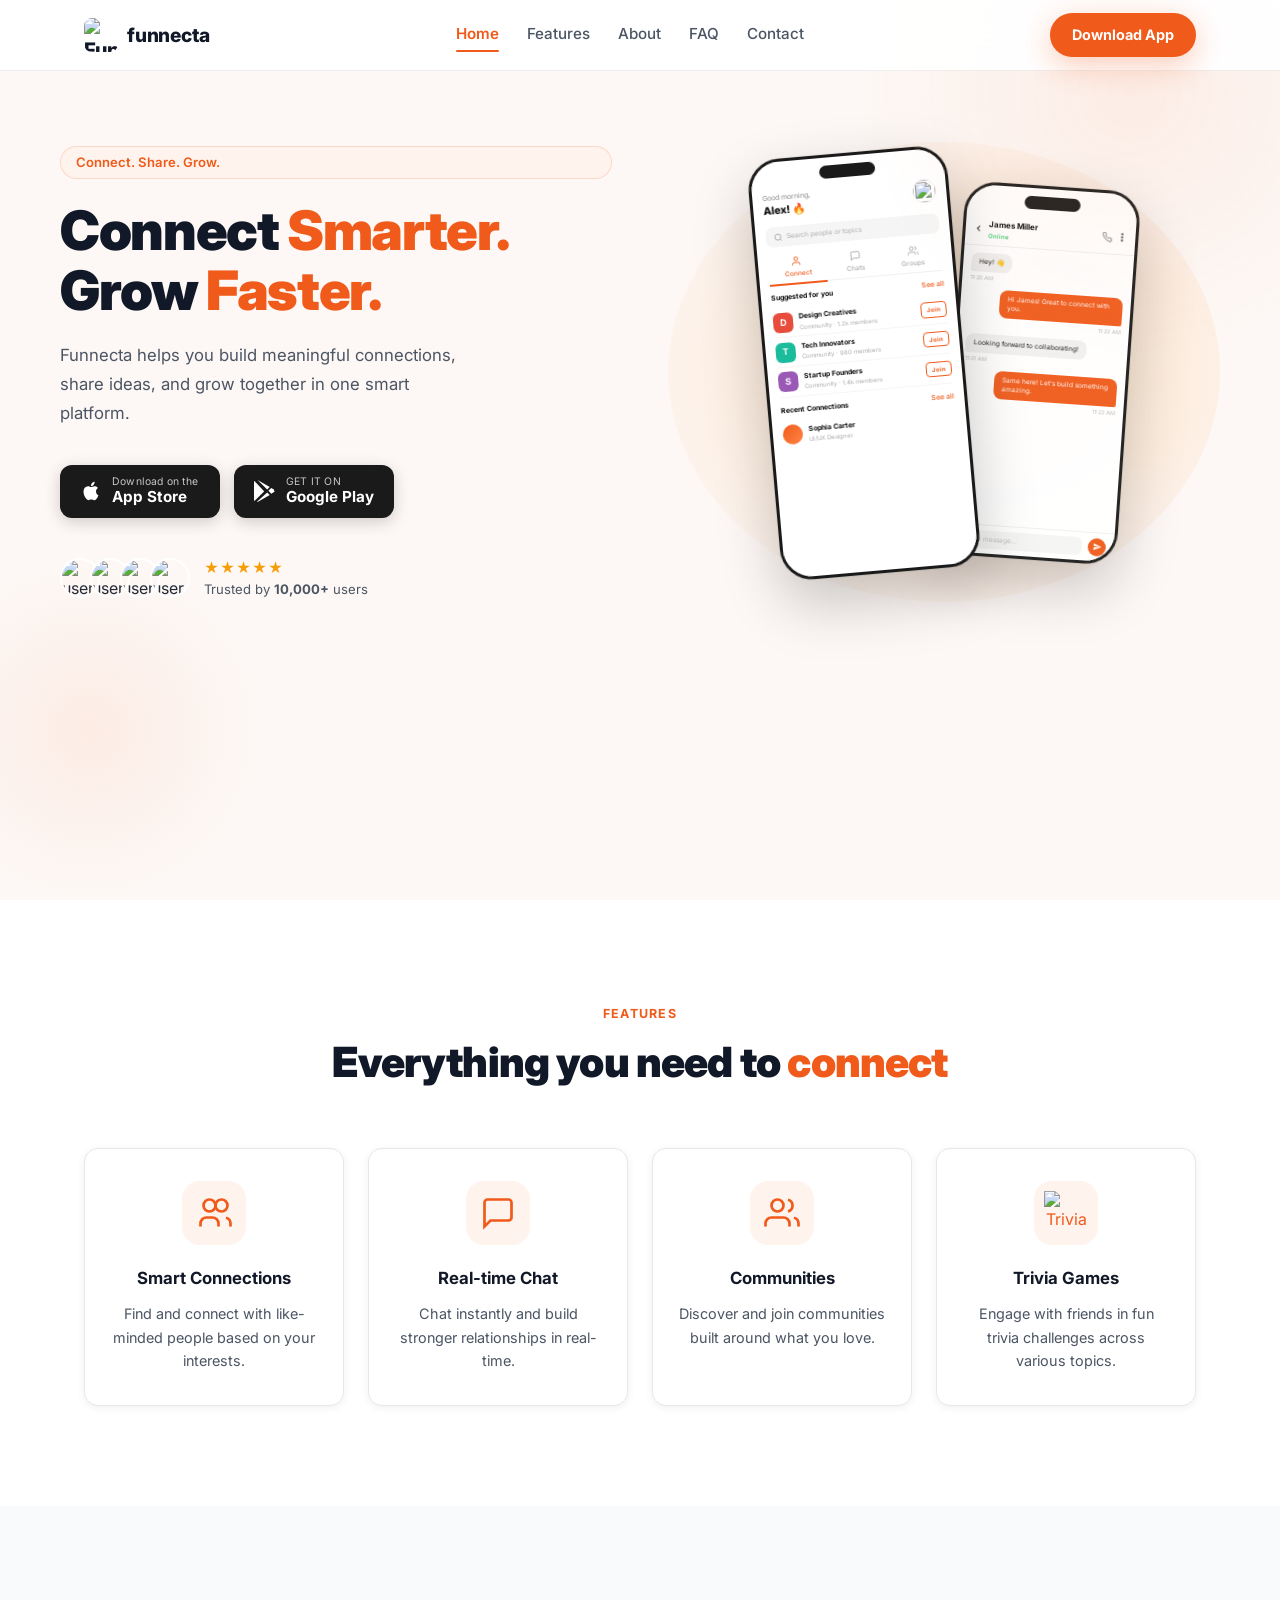
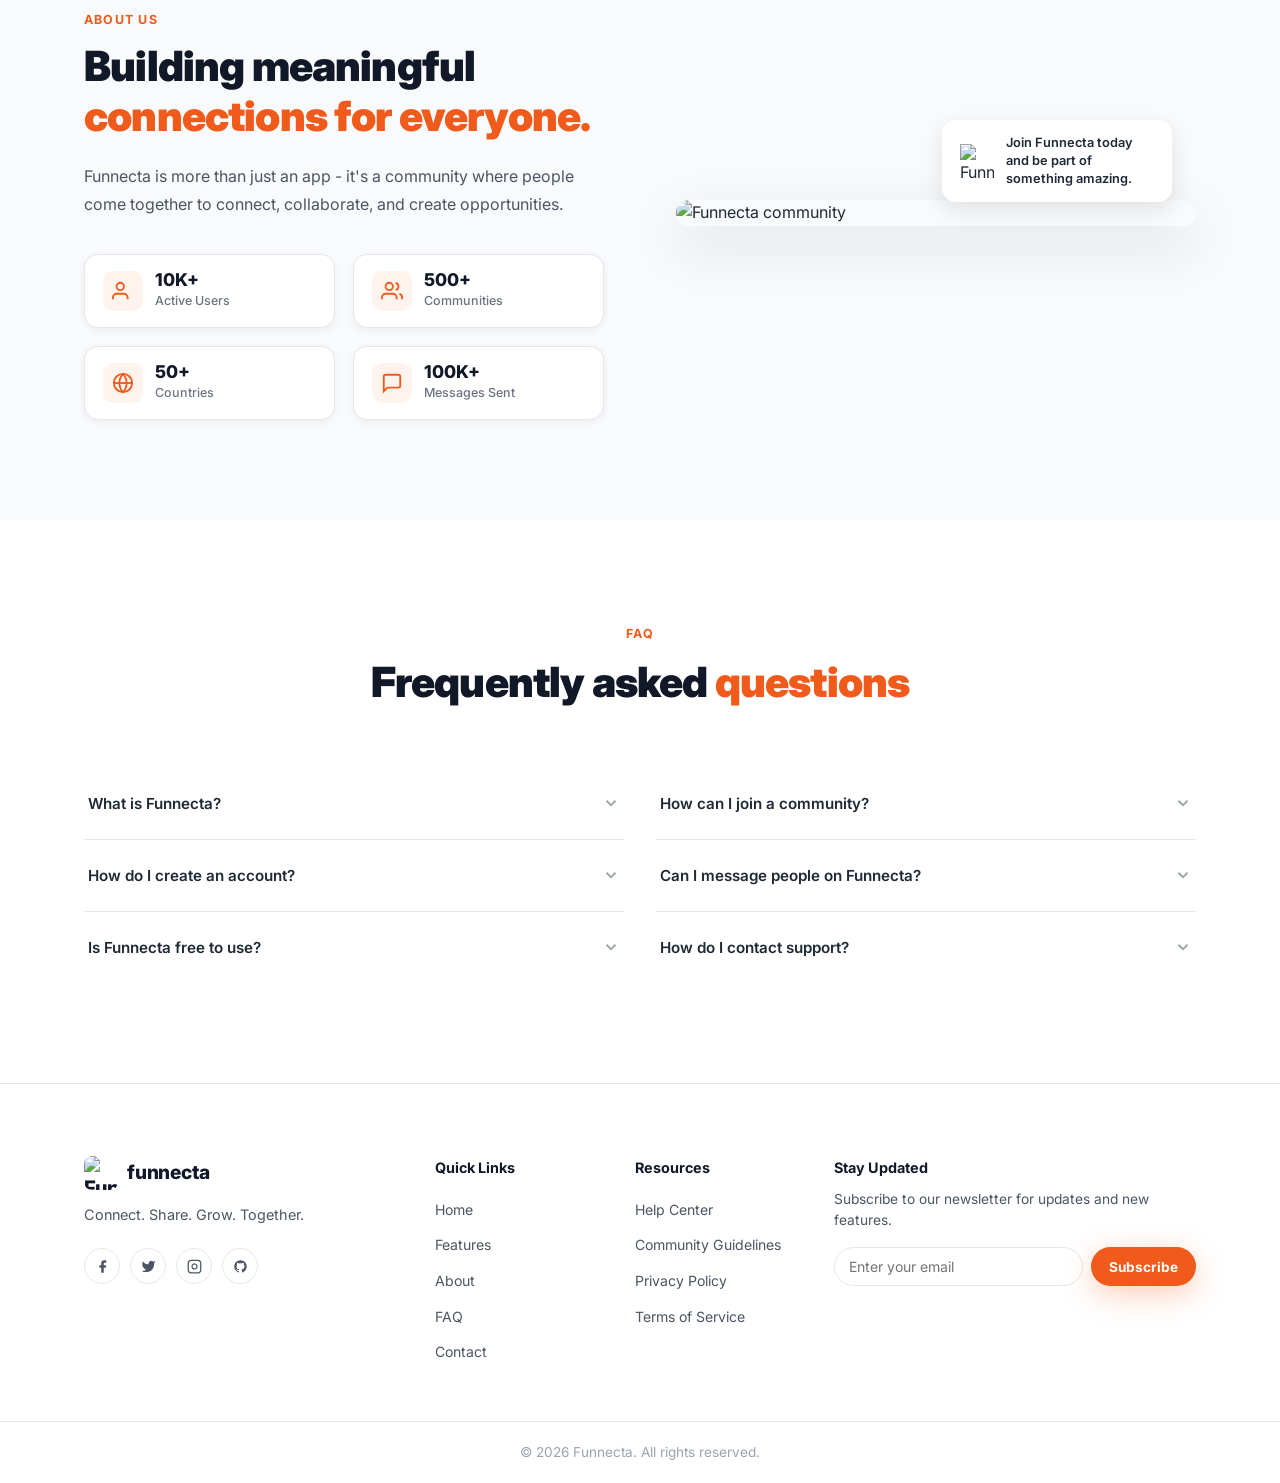
==== index.html @ bf88c88e "Hero: revert proof avatars to profile.png" ====
<!DOCTYPE html>
<html lang="en">
<head>
  <meta charset="UTF-8" />
  <meta name="viewport" content="width=device-width, initial-scale=1.0" />
  <title>Funnecta - Connect Smarter. Grow Faster.</title>
  <link rel="stylesheet" href="css/styles.css" />
  <link rel="preconnect" href="https://fonts.googleapis.com" />
  <link rel="preconnect" href="https://fonts.gstatic.com" crossorigin />
  <link href="https://fonts.googleapis.com/css2?family=Inter:wght@400;500;600;700;800;900&display=swap" rel="stylesheet" />
</head>
<body>

  <!-- ========== NAVBAR ========== -->
  <nav class="navbar" id="navbar">
    <div class="nav-inner">
      <a href="#" class="nav-logo">
        <img src="assets/images/app_icon.png" alt="Funnecta" class="logo-img" />
        <span class="logo-text">funnecta</span>
      </a>
      <div class="nav-links" id="navLinks">
        <a href="#hero" class="nav-link active">Home</a>
        <a href="#features" class="nav-link">Features</a>
        <a href="#about" class="nav-link">About</a>
        <a href="#faq" class="nav-link">FAQ</a>
        <a href="#contact" class="nav-link">Contact</a>
      </div>
      <a href="App-apk%20file/app-release.apk" download class="btn-download-nav">Download App</a>
      <button class="hamburger" id="hamburger" aria-label="Toggle menu">
        <span></span><span></span><span></span>
      </button>
    </div>
    <div class="mobile-menu" id="mobileMenu">
      <a href="#hero" class="mobile-link">Home</a>
      <a href="#features" class="mobile-link">Features</a>
      <a href="#about" class="mobile-link">About</a>
      <a href="#faq" class="mobile-link">FAQ</a>
      <a href="#contact" class="mobile-link">Contact</a>
      <a href="App-apk%20file/app-release.apk" download class="mobile-link mobile-cta">Download App</a>
    </div>
  </nav>

  <!-- ========== HERO ========== -->
  <section class="hero" id="hero">
    <div class="hero-inner">
      <div class="hero-text">
        <div class="hero-badge hero-anim" data-delay="0">Connect. Share. Grow.</div>
        <h1 class="hero-headline hero-anim" data-delay="0.1">
          Connect <span class="text-orange">Smarter.</span><br />
          Grow <span class="text-orange">Faster.</span>
        </h1>
        <p class="hero-subtext hero-anim" data-delay="0.2">
          Funnecta helps you build meaningful connections, share ideas, and grow together in one smart platform.
        </p>
        <div class="hero-buttons hero-anim" data-delay="0.3">
          <a href="App-apk%20file/app-release.apk" download class="btn-appstore">
            <svg viewBox="0 0 24 24" fill="currentColor" width="22" height="22"><path d="M18.71 19.5c-.83 1.24-1.71 2.45-3.05 2.47-1.34.03-1.77-.79-3.29-.79-1.53 0-2 .77-3.27.82-1.31.05-2.3-1.32-3.14-2.53C4.25 17 2.94 12.45 4.7 9.39c.87-1.52 2.43-2.48 4.12-2.51 1.28-.02 2.5.87 3.29.87.78 0 2.26-1.07 3.8-.91.65.03 2.47.26 3.64 1.98-.09.06-2.17 1.28-2.15 3.81.03 3.02 2.65 4.03 2.68 4.04-.03.07-.42 1.44-1.38 2.83M13 3.5c.73-.83 1.94-1.46 2.94-1.5.13 1.17-.34 2.35-1.04 3.19-.69.85-1.83 1.51-2.95 1.42-.15-1.15.41-2.35 1.05-3.11z"/></svg>
            <span><small>Download on the</small><strong>App Store</strong></span>
          </a>
          <a href="App-apk%20file/app-release.apk" download class="btn-googleplay">
            <svg viewBox="0 0 24 24" fill="currentColor" width="22" height="22"><path d="M3.18 23.76c.37.2.8.22 1.2.06l12.82-7.41-2.82-2.82-11.2 10.17zM.43 1.1C.17 1.47 0 2 0 2.67v18.66c0 .67.17 1.2.44 1.57l.08.08 10.46-10.46v-.23L.51 1.02.43 1.1zM21.8 10.37l-2.98-1.72-3.13 3.13 3.13 3.13 3-1.73c.85-.49.85-1.3-.02-1.81zM4.38.23L17.2 7.65l-2.82 2.82L4.18.3c.07-.04.13-.07.2-.07z"/></svg>
            <span><small>GET IT ON</small><strong>Google Play</strong></span>
          </a>
        </div>
        <div class="hero-proof hero-anim" data-delay="0.4">
          <div class="proof-avatars">
            <img src="assets/images/profile.png" alt="user" class="avatar" />
            <img src="assets/images/profile.png" alt="user" class="avatar" />
            <img src="assets/images/profile.png" alt="user" class="avatar" />
            <img src="assets/images/profile.png" alt="user" class="avatar" />
          </div>
          <div class="proof-text">
            <span class="proof-stars">&#9733;&#9733;&#9733;&#9733;&#9733;</span>
            <span>Trusted by <strong>10,000+</strong> users</span>
          </div>
        </div>
      </div>
      <div class="hero-mockups hero-anim" data-delay="0.15">
        <div class="mockup-bg-blob"></div>
        <!-- Phone Primary: Home / Communities screen -->
        <div class="phone-mockup phone-primary">
          <div class="phone-notch"></div>
          <div class="phone-screen">
            <div class="pm-home">
              <div class="pm-home-hd">
                <div><div class="pm-greeting">Good morning,</div><div class="pm-uname">Alex! &#128293;</div></div>
                <div class="pm-ava-sm"><img src="assets/images/profile.png" alt=""></div>
              </div>
              <div class="pm-search"><svg viewBox="0 0 24 24" fill="none" stroke="currentColor" stroke-width="2.5" width="9" height="9"><circle cx="11" cy="11" r="8"/><line x1="21" y1="21" x2="16.65" y2="16.65"/></svg> Search people or topics</div>
              <div class="pm-tabs">
                <div class="pm-tab pm-tab-active"><svg viewBox="0 0 24 24" fill="none" stroke="currentColor" stroke-width="2" width="11" height="11"><path d="M17 21v-2a4 4 0 0 0-4-4H5a4 4 0 0 0-4 4v2"/><circle cx="9" cy="7" r="4"/></svg><span>Connect</span></div>
                <div class="pm-tab"><svg viewBox="0 0 24 24" fill="none" stroke="currentColor" stroke-width="2" width="11" height="11"><path d="M21 15a2 2 0 0 1-2 2H7l-4 4V5a2 2 0 0 1 2-2h14a2 2 0 0 1 2 2z"/></svg><span>Chats</span></div>
                <div class="pm-tab"><svg viewBox="0 0 24 24" fill="none" stroke="currentColor" stroke-width="2" width="11" height="11"><path d="M17 21v-2a4 4 0 0 0-4-4H5a4 4 0 0 0-4 4v2"/><circle cx="9" cy="7" r="4"/><path d="M23 21v-2a4 4 0 0 0-3-3.87"/><path d="M16 3.13a4 4 0 0 1 0 7.75"/></svg><span>Groups</span></div>
              </div>
              <div class="pm-sec-hd"><span>Suggested for you</span><span class="pm-see-all">See all</span></div>
              <div class="pm-comm-item">
                <div class="pm-comm-ico" style="background:#e74c3c">D</div>
                <div class="pm-comm-info"><div class="pm-comm-name">Design Creatives</div><div class="pm-comm-meta">Community &middot; 1.2k members</div></div>
                <div class="pm-join">Join</div>
              </div>
              <div class="pm-comm-item">
                <div class="pm-comm-ico" style="background:#1abc9c">T</div>
                <div class="pm-comm-info"><div class="pm-comm-name">Tech Innovators</div><div class="pm-comm-meta">Community &middot; 980 members</div></div>
                <div class="pm-join">Join</div>
              </div>
              <div class="pm-comm-item">
                <div class="pm-comm-ico" style="background:#9b59b6">S</div>
                <div class="pm-comm-info"><div class="pm-comm-name">Startup Founders</div><div class="pm-comm-meta">Community &middot; 1.4k members</div></div>
                <div class="pm-join">Join</div>
              </div>
              <div class="pm-sec-hd" style="margin-top:7px"><span>Recent Connections</span><span class="pm-see-all">See all</span></div>
              <div class="pm-conn-item">
                <div class="pm-conn-ava"></div>
                <div><div class="pm-conn-name">Sophia Carter</div><div class="pm-conn-role">UI/UX Designer</div></div>
              </div>
            </div>
          </div>
        </div>
        <!-- Phone Secondary: Chat screen -->
        <div class="phone-mockup phone-secondary">
          <div class="phone-notch"></div>
          <div class="phone-screen">
            <div class="pm-chat">
              <div class="pm-chat-hd">
                <svg viewBox="0 0 24 24" fill="none" stroke="currentColor" stroke-width="2.5" width="10" height="10"><polyline points="15 18 9 12 15 6"/></svg>
                <div class="pm-chat-info"><div class="pm-chat-name">James Miller</div><div class="pm-chat-online">Online</div></div>
                <div class="pm-chat-acts">
                  <svg viewBox="0 0 24 24" fill="none" stroke="currentColor" stroke-width="2" width="10" height="10"><path d="M22 16.92v3a2 2 0 0 1-2.18 2 19.79 19.79 0 0 1-8.63-3.07A19.5 19.5 0 0 1 4.36 12 19.79 19.79 0 0 1 1.28 3.34 2 2 0 0 1 3.26 1h3a2 2 0 0 1 2 1.72c.127.96.361 1.903.7 2.81a2 2 0 0 1-.45 2.11L7.91 8.27a16 16 0 0 0 6 6l.66-.66a2 2 0 0 1 2.11-.45c.907.339 1.85.573 2.81.7A2 2 0 0 1 22 16z"/></svg>
                  <span style="font-size:11px;font-weight:700;color:#555">&#8942;</span>
                </div>
              </div>
              <div class="pm-msgs">
                <div class="pm-msg pm-msg-in"><div class="pm-bubble pm-bubble-in">Hey! &#128075;</div><div class="pm-time">11:20 AM</div></div>
                <div class="pm-msg pm-msg-out"><div class="pm-bubble pm-bubble-out">Hi James! Great to connect with you.</div><div class="pm-time">11:22 AM</div></div>
                <div class="pm-msg pm-msg-in"><div class="pm-bubble pm-bubble-in">Looking forward to collaborating!</div><div class="pm-time">11:01 AM</div></div>
                <div class="pm-msg pm-msg-out"><div class="pm-bubble pm-bubble-out">Same here! Let's build something amazing.</div><div class="pm-time">11:22 AM</div></div>
              </div>
              <div class="pm-input-bar">
                <div class="pm-input-fld">Type a message...</div>
                <div class="pm-send-btn"><svg viewBox="0 0 24 24" fill="white" width="9" height="9"><path d="M2.01 21L23 12 2.01 3 2 10l15 2-15 2z"/></svg></div>
              </div>
            </div>
          </div>
        </div>
      </div>
    </div>
    <div class="hero-circle c1"></div>
    <div class="hero-circle c2"></div>
  </section>

  <!-- ========== FEATURES ========== -->
  <section class="features" id="features">
    <div class="section-inner">
      <div class="section-header">
        <span class="section-eyebrow reveal-el">FEATURES</span>
        <h2 class="section-title reveal-el">Everything you need to <span class="text-orange">connect</span></h2>
      </div>
      <div class="features-grid">
        <div class="feature-card reveal-el" style="--delay:0s">
          <div class="fc-icon">
            <svg viewBox="0 0 24 24" fill="none" stroke="currentColor" stroke-width="1.8" width="36" height="36"><circle cx="9" cy="7" r="4"/><path d="M3 21v-2a4 4 0 0 1 4-4h4a4 4 0 0 1 4 4v2"/><circle cx="17" cy="7" r="4"/><path d="M23 21v-2a4 4 0 0 0-3-3.87"/></svg>
          </div>
          <h3>Smart Connections</h3>
          <p>Find and connect with like-minded people based on your interests.</p>
        </div>
        <div class="feature-card reveal-el" style="--delay:0.1s">
          <div class="fc-icon">
            <svg viewBox="0 0 24 24" fill="none" stroke="currentColor" stroke-width="1.8" width="36" height="36"><path d="M21 15a2 2 0 0 1-2 2H7l-4 4V5a2 2 0 0 1 2-2h14a2 2 0 0 1 2 2z"/></svg>
          </div>
          <h3>Real-time Chat</h3>
          <p>Chat instantly and build stronger relationships in real-time.</p>
        </div>
        <div class="feature-card reveal-el" style="--delay:0.2s">
          <div class="fc-icon">
            <svg viewBox="0 0 24 24" fill="none" stroke="currentColor" stroke-width="1.8" width="36" height="36"><path d="M17 21v-2a4 4 0 0 0-4-4H5a4 4 0 0 0-4 4v2"/><circle cx="9" cy="7" r="4"/><path d="M23 21v-2a4 4 0 0 0-3-3.87"/><path d="M16 3.13a4 4 0 0 1 0 7.75"/></svg>
          </div>
          <h3>Communities</h3>
          <p>Discover and join communities built around what you love.</p>
        </div>
        <div class="feature-card reveal-el" style="--delay:0.3s">
          <div class="fc-icon fc-icon--trivia">
            <img src="assets/images/trivia%20icon.png" alt="Trivia Games" width="44" height="44" style="object-fit:contain;">
          </div>
          <h3>Trivia Games</h3>
          <p>Engage with friends in fun trivia challenges across various topics.</p>
        </div>
      </div>
    </div>
  </section>

  <!-- ========== ABOUT ========== -->
  <section class="about" id="about">
    <div class="section-inner about-inner">
      <div class="about-text slide-left">
        <span class="section-eyebrow">ABOUT US</span>
        <h2 class="section-title">Building meaningful<br /><span class="text-orange">connections for everyone.</span></h2>
        <p class="about-desc">Funnecta is more than just an app - it's a community where people come together to connect, collaborate, and create opportunities.</p>
        <div class="about-stats">
          <div class="stat-item">
            <div class="stat-icon"><svg viewBox="0 0 24 24" fill="none" stroke="currentColor" stroke-width="2" width="22" height="22"><path d="M17 21v-2a4 4 0 0 0-4-4H5a4 4 0 0 0-4 4v2"/><circle cx="9" cy="7" r="4"/></svg></div>
            <div><strong>10K+</strong><span>Active Users</span></div>
          </div>
          <div class="stat-item">
            <div class="stat-icon"><svg viewBox="0 0 24 24" fill="none" stroke="currentColor" stroke-width="2" width="22" height="22"><path d="M17 21v-2a4 4 0 0 0-4-4H5a4 4 0 0 0-4 4v2"/><circle cx="9" cy="7" r="4"/><path d="M23 21v-2a4 4 0 0 0-3-3.87"/><path d="M16 3.13a4 4 0 0 1 0 7.75"/></svg></div>
            <div><strong>500+</strong><span>Communities</span></div>
          </div>
          <div class="stat-item">
            <div class="stat-icon"><svg viewBox="0 0 24 24" fill="none" stroke="currentColor" stroke-width="2" width="22" height="22"><circle cx="12" cy="12" r="10"/><line x1="2" y1="12" x2="22" y2="12"/><path d="M12 2a15.3 15.3 0 0 1 4 10 15.3 15.3 0 0 1-4 10 15.3 15.3 0 0 1-4-10 15.3 15.3 0 0 1 4-10z"/></svg></div>
            <div><strong>50+</strong><span>Countries</span></div>
          </div>
          <div class="stat-item">
            <div class="stat-icon"><svg viewBox="0 0 24 24" fill="none" stroke="currentColor" stroke-width="2" width="22" height="22"><path d="M21 15a2 2 0 0 1-2 2H7l-4 4V5a2 2 0 0 1 2-2h14a2 2 0 0 1 2 2z"/></svg></div>
            <div><strong>100K+</strong><span>Messages Sent</span></div>
          </div>
        </div>
      </div>
      <div class="about-img-wrap slide-right">
        <img src="assets/images/web.png" alt="Funnecta community" class="about-img" />
        <div class="about-card-float">
          <img src="assets/images/app_icon.png" alt="Funnecta" class="about-card-logo" />
          <span>Join Funnecta today and be part of something amazing.</span>
        </div>
      </div>
    </div>
  </section>

  <!-- ========== FAQ ========== -->
  <section class="faq" id="faq">
    <div class="section-inner">
      <div class="section-header">
        <span class="section-eyebrow reveal-el">FAQ</span>
        <h2 class="section-title reveal-el">Frequently asked <span class="text-orange">questions</span></h2>
      </div>
      <div class="faq-grid">
        <div class="faq-col">
          <div class="faq-item reveal-el">
            <button class="faq-question">What is Funnecta? <svg class="faq-chevron" viewBox="0 0 24 24" fill="none" stroke="currentColor" stroke-width="2.5" width="18" height="18"><polyline points="6 9 12 15 18 9"/></svg></button>
            <div class="faq-answer"><p>Funnecta is a social platform that helps you build meaningful connections with people who share your interests, hobbies, and passions.</p></div>
          </div>
          <div class="faq-item reveal-el">
            <button class="faq-question">How do I create an account? <svg class="faq-chevron" viewBox="0 0 24 24" fill="none" stroke="currentColor" stroke-width="2.5" width="18" height="18"><polyline points="6 9 12 15 18 9"/></svg></button>
            <div class="faq-answer"><p>Download the app, tap Sign Up, enter your email and choose a username. You will receive a confirmation email to verify your account.</p></div>
          </div>
          <div class="faq-item reveal-el">
            <button class="faq-question">Is Funnecta free to use? <svg class="faq-chevron" viewBox="0 0 24 24" fill="none" stroke="currentColor" stroke-width="2.5" width="18" height="18"><polyline points="6 9 12 15 18 9"/></svg></button>
            <div class="faq-answer"><p>Yes! Funnecta is completely free to download and use. Core features are available at no cost to all users.</p></div>
          </div>
        </div>
        <div class="faq-col">
          <div class="faq-item reveal-el">
            <button class="faq-question">How can I join a community? <svg class="faq-chevron" viewBox="0 0 24 24" fill="none" stroke="currentColor" stroke-width="2.5" width="18" height="18"><polyline points="6 9 12 15 18 9"/></svg></button>
            <div class="faq-answer"><p>Browse the Communities section in the app, find a hobby room that interests you, and tap Join. You will instantly get access to its feed and members.</p></div>
          </div>
          <div class="faq-item reveal-el">
            <button class="faq-question">Can I message people on Funnecta? <svg class="faq-chevron" viewBox="0 0 24 24" fill="none" stroke="currentColor" stroke-width="2.5" width="18" height="18"><polyline points="6 9 12 15 18 9"/></svg></button>
            <div class="faq-answer"><p>Yes! You can send direct messages to any connected user. Navigate to the Chats tab to start or continue a conversation.</p></div>
          </div>
          <div class="faq-item reveal-el">
            <button class="faq-question">How do I contact support? <svg class="faq-chevron" viewBox="0 0 24 24" fill="none" stroke="currentColor" stroke-width="2.5" width="18" height="18"><polyline points="6 9 12 15 18 9"/></svg></button>
            <div class="faq-answer"><p>Visit the Help Center in the app or email us at support@funnecta.com. Our team responds within 24 hours on business days.</p></div>
          </div>
        </div>
      </div>
    </div>
  </section>

  <!-- ========== FOOTER ========== -->
  <footer class="footer" id="contact">
    <div class="footer-inner">
      <div class="footer-brand">
        <a href="#" class="nav-logo">
          <img src="assets/images/app_icon.png" alt="Funnecta" class="logo-img" />
          <span class="logo-text">funnecta</span>
        </a>
        <p class="footer-tagline">Connect. Share. Grow. Together.</p>
        <div class="social-links">
          <a href="#" class="social-link" aria-label="Facebook"><svg viewBox="0 0 24 24" fill="currentColor" width="15" height="15"><path d="M18 2h-3a5 5 0 0 0-5 5v3H7v4h3v8h4v-8h3l1-4h-4V7a1 1 0 0 1 1-1h3z"/></svg></a>
          <a href="#" class="social-link" aria-label="Twitter"><svg viewBox="0 0 24 24" fill="currentColor" width="15" height="15"><path d="M23 3a10.9 10.9 0 0 1-3.14 1.53 4.48 4.48 0 0 0-7.86 3v1A10.66 10.66 0 0 1 3 4s-4 9 5 13a11.64 11.64 0 0 1-7 2c9 5 20 0 20-11.5a4.5 4.5 0 0 0-.08-.83A7.72 7.72 0 0 0 23 3z"/></svg></a>
          <a href="#" class="social-link" aria-label="Instagram"><svg viewBox="0 0 24 24" fill="none" stroke="currentColor" stroke-width="2" width="15" height="15"><rect x="2" y="2" width="20" height="20" rx="5" ry="5"/><path d="M16 11.37A4 4 0 1 1 12.63 8 4 4 0 0 1 16 11.37z"/><line x1="17.5" y1="6.5" x2="17.51" y2="6.5"/></svg></a>
          <a href="https://github.com/temi343/funnecta-web" target="_blank" rel="noopener noreferrer" class="social-link" aria-label="GitHub"><svg viewBox="0 0 24 24" fill="currentColor" width="15" height="15"><path d="M12 2C6.477 2 2 6.477 2 12c0 4.418 2.865 8.166 6.839 9.489.5.092.682-.217.682-.482 0-.237-.009-.868-.013-1.703-2.782.604-3.369-1.34-3.369-1.34-.454-1.156-1.11-1.463-1.11-1.463-.908-.62.069-.608.069-.608 1.003.07 1.531 1.03 1.531 1.03.892 1.529 2.341 1.087 2.91.831.092-.646.35-1.086.636-1.336-2.22-.253-4.555-1.11-4.555-4.943 0-1.091.39-1.984 1.029-2.683-.103-.253-.446-1.27.098-2.647 0 0 .84-.269 2.75 1.025A9.578 9.578 0 0112 6.836c.85.004 1.705.114 2.504.336 1.909-1.294 2.747-1.025 2.747-1.025.546 1.377.202 2.394.1 2.647.64.699 1.028 1.592 1.028 2.683 0 3.842-2.339 4.687-4.566 4.935.359.309.678.919.678 1.852 0 1.336-.012 2.415-.012 2.741 0 .267.18.578.688.48C19.138 20.163 22 16.418 22 12c0-5.523-4.477-10-10-10z"/></svg></a>
        </div>
      </div>
      <div class="footer-col">
        <h4>Quick Links</h4>
        <ul>
          <li><a href="#hero">Home</a></li>
          <li><a href="#features">Features</a></li>
          <li><a href="#about">About</a></li>
          <li><a href="#faq">FAQ</a></li>
          <li><a href="#contact">Contact</a></li>
        </ul>
      </div>
      <div class="footer-col">
        <h4>Resources</h4>
        <ul>
          <li><a href="#">Help Center</a></li>
          <li><a href="#">Community Guidelines</a></li>
          <li><a href="#">Privacy Policy</a></li>
          <li><a href="#">Terms of Service</a></li>
        </ul>
      </div>
      <div class="footer-col footer-newsletter">
        <h4>Stay Updated</h4>
        <p>Subscribe to our newsletter for updates and new features.</p>
        <form class="newsletter-form" onsubmit="handleNewsletter(event)">
          <input type="email" placeholder="Enter your email" class="newsletter-input" required />
          <button type="submit" class="newsletter-btn">Subscribe</button>
        </form>
      </div>
    </div>
    <div class="footer-bottom">
      <p>&copy; 2026 Funnecta. All rights reserved.</p>
    </div>
  </footer>

  <div id="ios-toast" class="ios-toast" role="alert">
    <span>iOS app coming soon! Download the Android APK for now.</span>
  </div>

  <script src="js/script.js"></script>
</body>
</html>
---- css/styles.css ----
/* ============================================================
   FUNNECTA – Main Stylesheet  (redesigned 2026)
   ============================================================ */

/* ---------- Variables ---------- */
:root {
  --orange:       #F05A1A;
  --orange-light: #ff8547;
  --orange-pale:  #fff3ed;
  --white:        #ffffff;
  --gray-50:      #f9fafb;
  --gray-100:     #f3f4f6;
  --gray-200:     #e5e7eb;
  --gray-400:     #9ca3af;
  --gray-600:     #4b5563;
  --gray-700:     #374151;
  --gray-800:     #1f2937;
  --gray-900:     #111827;
  --shadow-sm:    0 2px 8px rgba(0,0,0,.06);
  --shadow-md:    0 8px 24px rgba(0,0,0,.10);
  --shadow-lg:    0 20px 56px rgba(0,0,0,.13);
  --shadow-orange:0 8px 30px rgba(240,90,26,.30);
  --font:         'Inter', system-ui, -apple-system, sans-serif;
  --max-w:        1160px;
  --nav-h:        70px;
  --radius:       14px;
}

/* ---------- Reset ---------- */
*, *::before, *::after { box-sizing: border-box; margin: 0; padding: 0; }
html { scroll-behavior: smooth; font-size: 16px; }
body { font-family: var(--font); color: var(--gray-800); background: var(--white); line-height: 1.6; overflow-x: hidden; }
a { text-decoration: none; color: inherit; }
ul { list-style: none; }
img { max-width: 100%; display: block; }
button { cursor: pointer; border: none; background: none; font-family: inherit; }
::-webkit-scrollbar { width: 5px; }
::-webkit-scrollbar-track { background: var(--gray-100); }
::-webkit-scrollbar-thumb { background: var(--orange); border-radius: 3px; }

/* ── Utilities ── */
.text-orange { color: var(--orange); }
.section-inner { max-width: var(--max-w); margin: 0 auto; padding: 0 24px; }

/* ============================================================
   NAVBAR
   ============================================================ */
.navbar {
  position: fixed; top: 0; left: 0; right: 0; z-index: 1000;
  background: rgba(255,255,255,.92);
  backdrop-filter: blur(18px);
  -webkit-backdrop-filter: blur(18px);
  border-bottom: 1px solid rgba(0,0,0,.07);
  transition: box-shadow .3s;
}
.navbar.scrolled { box-shadow: var(--shadow-md); }
.nav-inner {
  max-width: var(--max-w); margin: 0 auto;
  height: var(--nav-h); padding: 0 24px;
  display: flex; align-items: center; justify-content: space-between;
}
.nav-logo { display: flex; align-items: center; gap: 9px; font-weight: 800; font-size: 1.25rem; color: var(--gray-900); }
.logo-img { width: 34px; height: 34px; object-fit: contain; border-radius: 8px; }
.logo-text { font-weight: 800; font-size: 1.2rem; color: var(--gray-900); letter-spacing: -.01em; }
.nav-links { display: flex; align-items: center; gap: 28px; }
.nav-link { font-size: .95rem; font-weight: 500; color: var(--gray-600); transition: color .2s; position: relative; padding-bottom: 2px; }
.nav-link:hover { color: var(--orange); }
.nav-link.active { color: var(--orange); font-weight: 600; }
.nav-link.active::after {
  content: ''; position: absolute; bottom: -4px; left: 0; right: 0;
  height: 2px; background: var(--orange); border-radius: 2px;
}
.btn-download-nav {
  background: var(--orange); color: var(--white);
  padding: 10px 22px; border-radius: 50px;
  font-size: .9rem; font-weight: 700;
  box-shadow: var(--shadow-orange);
  transition: transform .25s, box-shadow .25s, filter .25s;
  white-space: nowrap;
}
.btn-download-nav:hover {
  transform: translateY(-2px);
  box-shadow: 0 12px 32px rgba(240,90,26,.42);
  filter: brightness(1.06);
}
/* Hamburger */
.hamburger { display: none; flex-direction: column; gap: 5px; padding: 6px; }
.hamburger span { display: block; width: 22px; height: 2px; background: var(--gray-800); border-radius: 2px; transition: transform .3s, opacity .3s; }
.hamburger.open span:nth-child(1) { transform: translateY(7px) rotate(45deg); }
.hamburger.open span:nth-child(2) { opacity: 0; }
.hamburger.open span:nth-child(3) { transform: translateY(-7px) rotate(-45deg); }
/* Mobile menu */
.mobile-menu { display: none; flex-direction: column; padding: 12px 24px 20px; gap: 2px; border-top: 1px solid var(--gray-100); }
.mobile-menu.open { display: flex; animation: slideDown .25s ease; }
.mobile-link { padding: 11px 0; font-weight: 500; color: var(--gray-700); border-bottom: 1px solid var(--gray-100); transition: color .2s; font-size: .95rem; }
.mobile-link:last-child { border-bottom: none; }
.mobile-link:hover { color: var(--orange); }
.mobile-cta {
  margin-top: 10px; background: var(--orange); color: #fff !important;
  padding: 13px 24px; border-radius: 50px; text-align: center;
  font-weight: 700; box-shadow: var(--shadow-orange); border: none !important;
}
@keyframes slideDown { from { opacity: 0; transform: translateY(-8px); } to { opacity: 1; transform: translateY(0); } }

/* ============================================================
   HERO
   ============================================================ */
.hero {
  min-height: 100vh;
  padding: calc(var(--nav-h) + 72px) 24px 80px;
  background: #fdf8f5;
  position: relative; overflow: hidden;
}
.hero-inner {
  max-width: var(--max-w); margin: 0 auto;
  display: grid; grid-template-columns: 1fr 1fr;
  gap: 56px; align-items: center;
}
/* ── Hero Text ── */
.hero-text { display: flex; flex-direction: column; justify-content: center; }
.hero-badge {
  display: inline-flex; align-items: center;
  background: var(--orange-pale); color: var(--orange);
  font-size: .82rem; font-weight: 600;
  padding: 5px 15px; border-radius: 50px;
  border: 1px solid rgba(240,90,26,.18);
  margin-bottom: 22px;
}
.hero-headline {
  font-size: clamp(2.2rem, 4.5vw, 3.4rem);
  font-weight: 900; line-height: 1.1;
  color: var(--gray-900); margin-bottom: 20px;
  letter-spacing: -.025em;
}
.hero-subtext {
  font-size: 1.05rem; color: var(--gray-600);
  line-height: 1.75; margin-bottom: 36px; max-width: 420px;
}
/* App store buttons */
.hero-buttons { display: flex; align-items: center; gap: 14px; flex-wrap: wrap; margin-bottom: 40px; }
.btn-appstore, .btn-googleplay {
  display: inline-flex; align-items: center; gap: 10px;
  background: #1a1a1a; color: var(--white);
  padding: 11px 20px; border-radius: 12px;
  font-family: var(--font); transition: transform .25s, box-shadow .25s;
  box-shadow: 0 4px 16px rgba(0,0,0,.18); min-width: 160px;
}
.btn-appstore:hover, .btn-googleplay:hover {
  transform: translateY(-3px);
  box-shadow: 0 10px 32px rgba(0,0,0,.28);
}
.btn-appstore span, .btn-googleplay span {
  display: flex; flex-direction: column; line-height: 1.2;
}
.btn-appstore small, .btn-googleplay small { font-size: .65rem; font-weight: 400; opacity: .75; letter-spacing: .02em; }
.btn-appstore strong, .btn-googleplay strong { font-size: .95rem; font-weight: 700; }
.btn-appstore svg, .btn-googleplay svg { flex-shrink: 0; }
/* Social proof */
.hero-proof { display: flex; align-items: center; gap: 14px; }
.proof-avatars { display: flex; align-items: center; }
.avatar {
  width: 40px; height: 40px; border-radius: 50%;
  border: 2.5px solid var(--white); object-fit: cover;
  margin-left: -10px; transition: transform .2s;
}
.avatar:first-child { margin-left: 0; }
.proof-avatars:hover .avatar { transform: scale(1.08); }
.proof-text { display: flex; flex-direction: column; font-size: .82rem; color: var(--gray-600); line-height: 1.4; }
.proof-stars { color: #f59e0b; font-size: .9rem; letter-spacing: 1px; display: block; margin-bottom: 2px; }
/* ── Hero Mockups ── */
.hero-mockups {
  position: relative; min-height: 460px;
  display: flex; align-items: center; justify-content: center;
}
.mockup-bg-blob {
  position: absolute; inset: 0;
  background: radial-gradient(ellipse at 55% 50%, #fde4c4 0%, #fdf0e6 60%, transparent 90%);
  border-radius: 50%;
  z-index: 0;
}
/* ── Coded Phone Mockups ── */
.phone-mockup {
  position: absolute;
  border-radius: 32px;
  border: 3px solid #1a1a1a;
  background: #fff;
  overflow: hidden;
  box-shadow: 0 24px 60px rgba(0,0,0,.22), 0 0 0 1px rgba(0,0,0,.06);
}
.phone-primary {
  width: 200px; height: 422px;
  top: 10px; left: 50%;
  transform: translateX(-90%) rotate(-5deg);
  z-index: 2;
}
.phone-secondary {
  width: 176px; height: 374px;
  top: 44px; left: 50%;
  transform: translateX(5%) rotate(4deg);
  z-index: 1; opacity: .95;
}
.phone-notch {
  position: absolute; top: 8px; left: 50%;
  transform: translateX(-50%);
  width: 56px; height: 13px;
  background: #1a1a1a; border-radius: 7px; z-index: 20;
}
.phone-screen { width: 100%; height: 100%; overflow: hidden; background: #fff; }

/* Phone home screen */
.pm-home { padding: 30px 10px 6px; height: 100%; overflow: hidden; font-family: var(--font); }
.pm-home-hd { display: flex; align-items: flex-start; justify-content: space-between; margin-bottom: 7px; }
.pm-greeting { font-size: 7px; color: #888; }
.pm-uname { font-size: 10.5px; font-weight: 800; color: #111; }
.pm-ava-sm { width: 24px; height: 24px; border-radius: 50%; overflow: hidden; flex-shrink: 0; border: 1.5px solid #eee; }
.pm-ava-sm img { width: 100%; height: 100%; object-fit: cover; }
.pm-search { background: #f5f5f5; border-radius: 7px; padding: 5px 8px; font-size: 6.5px; color: #aaa; margin-bottom: 7px; display: flex; align-items: center; gap: 4px; }
.pm-tabs { display: flex; border-bottom: 1.5px solid #f0f0f0; margin-bottom: 7px; }
.pm-tab { flex: 1; text-align: center; padding: 3px 0; font-size: 6.5px; color: #aaa; font-weight: 500; display: flex; flex-direction: column; align-items: center; gap: 2px; }
.pm-tab-active { color: var(--orange); border-bottom: 2px solid var(--orange); margin-bottom: -1.5px; }
.pm-sec-hd { display: flex; justify-content: space-between; align-items: center; font-size: 7px; font-weight: 700; color: #111; margin-bottom: 5px; }
.pm-see-all { color: var(--orange); font-weight: 500; }
.pm-comm-item { display: flex; align-items: center; gap: 6px; padding: 4px 0; border-bottom: 1px solid #f5f5f5; }
.pm-comm-ico { width: 20px; height: 20px; border-radius: 6px; flex-shrink: 0; color: #fff; font-size: 9px; font-weight: 700; display: flex; align-items: center; justify-content: center; }
.pm-comm-info { flex: 1; min-width: 0; }
.pm-comm-name { font-size: 7px; font-weight: 700; color: #111; white-space: nowrap; overflow: hidden; text-overflow: ellipsis; }
.pm-comm-meta { font-size: 6px; color: #aaa; }
.pm-join { font-size: 6px; font-weight: 700; color: var(--orange); border: 1px solid var(--orange); border-radius: 4px; padding: 2px 5px; flex-shrink: 0; }
.pm-conn-item { display: flex; align-items: center; gap: 6px; padding: 4px 0; }
.pm-conn-ava { width: 20px; height: 20px; border-radius: 50%; background: linear-gradient(135deg, #F05A1A, #ff8547); flex-shrink: 0; }
.pm-conn-name { font-size: 7px; font-weight: 700; color: #111; }
.pm-conn-role { font-size: 6px; color: #aaa; }

/* Phone chat screen */
.pm-chat { display: flex; flex-direction: column; height: 100%; padding-top: 28px; font-family: var(--font); }
.pm-chat-hd { display: flex; align-items: center; gap: 5px; padding: 5px 8px; border-bottom: 1px solid #f0f0f0; flex-shrink: 0; color: #111; }
.pm-chat-info { flex: 1; }
.pm-chat-name { font-size: 8px; font-weight: 700; color: #111; }
.pm-chat-online { font-size: 6px; color: #22c55e; font-weight: 500; }
.pm-chat-acts { display: flex; align-items: center; gap: 4px; color: #666; }
.pm-msgs { flex: 1; overflow: hidden; padding: 7px 8px; display: flex; flex-direction: column; gap: 6px; }
.pm-msg-in { align-self: flex-start; max-width: 80%; }
.pm-msg-out { align-self: flex-end; max-width: 80%; }
.pm-bubble { padding: 5px 8px; border-radius: 8px; font-size: 6.5px; line-height: 1.4; }
.pm-bubble-in { background: #f1f1f1; color: #111; border-bottom-left-radius: 2px; }
.pm-bubble-out { background: var(--orange); color: #fff; border-bottom-right-radius: 2px; }
.pm-time { font-size: 5.5px; color: #bbb; margin-top: 2px; }
.pm-msg-in .pm-time { text-align: left; }
.pm-msg-out .pm-time { text-align: right; }
.pm-input-bar { display: flex; align-items: center; gap: 6px; padding: 5px 8px; border-top: 1px solid #f0f0f0; flex-shrink: 0; }
.pm-input-fld { flex: 1; font-size: 6.5px; color: #bbb; background: #f5f5f5; border-radius: 6px; padding: 4px 7px; }
.pm-send-btn { width: 18px; height: 18px; border-radius: 50%; background: var(--orange); color: #fff; display: flex; align-items: center; justify-content: center; flex-shrink: 0; }
/* Decorative circles */
.hero-circle { position: absolute; border-radius: 50%; pointer-events: none; }
.c1 { width: 540px; height: 540px; top: -180px; right: -120px; background: radial-gradient(circle, rgba(240,90,26,.07) 0%, transparent 70%); }
.c2 { width: 340px; height: 340px; bottom: 0; left: -80px; background: radial-gradient(circle, rgba(240,90,26,.08) 0%, transparent 70%); }

/* Hero animation stagger */
.hero-anim { opacity: 0; transform: translateY(28px); transition: opacity .65s ease, transform .65s ease; }
.hero-anim.animated { opacity: 1; transform: translateY(0); }

/* ============================================================
   SHARED SECTION STYLES
   ============================================================ */
.section-eyebrow {
  display: inline-block;
  color: var(--orange); font-size: .78rem; font-weight: 700;
  letter-spacing: .1em; text-transform: uppercase;
  margin-bottom: 14px;
}
.section-title {
  font-size: clamp(1.8rem, 3.5vw, 2.6rem);
  font-weight: 900; color: var(--gray-900);
  letter-spacing: -.02em; line-height: 1.2;
  margin-bottom: 16px;
}
.section-header { text-align: center; margin-bottom: 60px; }

/* ============================================================
   FEATURES
   ============================================================ */
.features { padding: 100px 0; background: var(--white); }
.features-grid {
  display: grid; grid-template-columns: repeat(4, 1fr);
  gap: 24px;
}
.fc-icon--trivia { background: var(--white); border: none; box-shadow: none; }
.feature-card {
  background: var(--white); border: 1.5px solid var(--gray-200);
  border-radius: var(--radius); padding: 32px 24px;
  text-align: center;
  box-shadow: var(--shadow-sm);
  transition: transform .3s, box-shadow .3s, border-color .3s;
  cursor: default;
}
.feature-card:hover {
  transform: translateY(-7px);
  box-shadow: var(--shadow-lg);
  border-color: rgba(240,90,26,.2);
}
.fc-icon {
  width: 64px; height: 64px; border-radius: 18px;
  background: var(--orange-pale); color: var(--orange);
  display: flex; align-items: center; justify-content: center;
  margin: 0 auto 20px;
}
.feature-card h3 { font-size: 1.05rem; font-weight: 700; color: var(--gray-900); margin-bottom: 10px; }
.feature-card p { font-size: .9rem; color: var(--gray-600); line-height: 1.65; }

/* ============================================================
   ABOUT
   ============================================================ */
.about { padding: 100px 0; background: var(--gray-50); }
.about-inner {
  display: grid; grid-template-columns: 1fr 1fr;
  gap: 72px; align-items: center;
}
.about-text .section-eyebrow { margin-bottom: 12px; }
.about-text .section-title { margin-bottom: 20px; }
.about-desc { font-size: 1rem; color: var(--gray-600); line-height: 1.75; margin-bottom: 36px; }
.about-stats {
  display: grid; grid-template-columns: 1fr 1fr;
  gap: 18px;
}
.stat-item {
  display: flex; align-items: center; gap: 12px;
  background: var(--white); border: 1px solid var(--gray-200);
  border-radius: var(--radius); padding: 16px 18px;
  box-shadow: var(--shadow-sm); transition: transform .25s, box-shadow .25s;
}
.stat-item:hover { transform: translateY(-3px); box-shadow: var(--shadow-md); }
.stat-icon {
  width: 40px; height: 40px; border-radius: 10px;
  background: var(--orange-pale); color: var(--orange);
  display: flex; align-items: center; justify-content: center;
  flex-shrink: 0;
}
.stat-item div { display: flex; flex-direction: column; gap: 2px; }
.stat-item strong { font-size: 1.1rem; font-weight: 800; color: var(--gray-900); line-height: 1; }
.stat-item span { font-size: .78rem; color: var(--gray-500, #6b7280); font-weight: 500; }
/* About image */
.about-img-wrap { position: relative; }
.about-img { width: 100%; border-radius: 20px; object-fit: cover; max-height: 440px; box-shadow: var(--shadow-lg); }
.about-card-float {
  position: absolute; bottom: 24px; right: 24px;
  background: var(--white); border-radius: var(--radius);
  padding: 14px 18px; display: flex; align-items: center; gap: 12px;
  box-shadow: var(--shadow-md); max-width: 230px;
}
.about-card-logo { width: 34px; height: 34px; object-fit: contain; flex-shrink: 0; }
.about-card-float span { font-size: .8rem; font-weight: 600; color: var(--gray-800); line-height: 1.4; }

/* Slide-in animations */
.slide-left  { opacity: 0; transform: translateX(-40px); transition: opacity .7s ease, transform .7s ease; }
.slide-right { opacity: 0; transform: translateX(40px);  transition: opacity .7s ease, transform .7s ease; }
.slide-left.visible, .slide-right.visible { opacity: 1; transform: translateX(0); }

/* ============================================================
   FAQ
   ============================================================ */
.faq { padding: 100px 0; background: var(--white); }
.faq-grid { display: grid; grid-template-columns: 1fr 1fr; gap: 0 32px; }
.faq-col { display: flex; flex-direction: column; }
.faq-item {
  border-bottom: 1px solid var(--gray-200);
  padding: 8px 0;
}
.faq-item:last-child { border-bottom: none; }
.faq-question {
  width: 100%; display: flex; align-items: center; justify-content: space-between;
  padding: 18px 4px; gap: 12px;
  font-size: .95rem; font-weight: 600; color: var(--gray-800);
  text-align: left; transition: color .2s;
  background: none;
}
.faq-question:hover { color: var(--orange); }
.faq-item.open .faq-question { color: var(--orange); }
.faq-chevron { flex-shrink: 0; transition: transform .3s; color: var(--gray-400); }
.faq-item.open .faq-chevron { transform: rotate(180deg); color: var(--orange); }
.faq-answer {
  max-height: 0; overflow: hidden;
  transition: max-height .35s ease, padding .35s ease;
  padding: 0 4px;
}
.faq-item.open .faq-answer { max-height: 200px; padding-bottom: 16px; }
.faq-answer p { font-size: .9rem; color: var(--gray-600); line-height: 1.7; }

/* ============================================================
   FOOTER
   ============================================================ */
.footer { background: var(--white); border-top: 1px solid var(--gray-200); padding-top: 72px; }
.footer-inner {
  max-width: var(--max-w); margin: 0 auto;
  padding: 0 24px 56px;
  display: grid; grid-template-columns: 2fr 1fr 1fr 2fr;
  gap: 48px;
}
.footer-brand .nav-logo { margin-bottom: 14px; }
.footer-tagline { font-size: .9rem; color: var(--gray-600); margin-bottom: 22px; line-height: 1.55; }
.social-links { display: flex; align-items: center; gap: 10px; }
.social-link {
  width: 36px; height: 36px; border-radius: 50%;
  border: 1.5px solid var(--gray-200);
  display: flex; align-items: center; justify-content: center;
  color: var(--gray-600); transition: background .2s, border-color .2s, color .2s, transform .2s;
}
.social-link:hover { background: var(--orange); border-color: var(--orange); color: var(--white); transform: translateY(-2px); }
.footer-col h4 { font-size: .9rem; font-weight: 700; color: var(--gray-900); margin-bottom: 18px; }
.footer-col ul { display: flex; flex-direction: column; gap: 10px; }
.footer-col li a { font-size: .88rem; color: var(--gray-600); transition: color .2s; }
.footer-col li a:hover { color: var(--orange); }
.footer-newsletter h4 { font-size: .9rem; font-weight: 700; color: var(--gray-900); margin-bottom: 10px; }
.footer-newsletter > p { font-size: .86rem; color: var(--gray-600); margin-bottom: 16px; line-height: 1.55; }
.newsletter-form { display: flex; gap: 8px; }
.newsletter-input {
  flex: 1; padding: 10px 14px; border: 1.5px solid var(--gray-200);
  border-radius: 50px; font-family: var(--font); font-size: .88rem;
  outline: none; transition: border-color .2s;
  min-width: 0;
}
.newsletter-input:focus { border-color: var(--orange); }
.newsletter-btn {
  background: var(--orange); color: var(--white);
  padding: 10px 18px; border-radius: 50px; font-weight: 700;
  font-size: .85rem; white-space: nowrap; transition: transform .25s, box-shadow .25s;
  box-shadow: var(--shadow-orange);
}
.newsletter-btn:hover { transform: translateY(-2px); box-shadow: 0 10px 28px rgba(240,90,26,.42); }
.footer-bottom {
  border-top: 1px solid var(--gray-200);
  padding: 20px 24px; text-align: center;
  font-size: .85rem; color: var(--gray-400);
  max-width: 100%;
}

/* ============================================================
   SCROLL REVEAL (reveal-el)
   ============================================================ */
.reveal-el { opacity: 0; transform: translateY(24px); transition: opacity .6s ease, transform .6s ease; }
.reveal-el.visible { opacity: 1; transform: translateY(0); }

/* ============================================================
   IOS TOAST
   ============================================================ */
.ios-toast {
  position: fixed; bottom: 32px; left: 50%; transform: translateX(-50%) translateY(100px);
  background: var(--gray-900); color: var(--white);
  padding: 14px 24px; border-radius: 50px; font-size: .9rem; font-weight: 500;
  box-shadow: var(--shadow-lg); z-index: 9999;
  transition: transform .4s ease, opacity .4s ease; opacity: 0;
  white-space: nowrap; pointer-events: none;
}
.ios-toast.show { transform: translateX(-50%) translateY(0); opacity: 1; }

/* ============================================================
   RESPONSIVENESS
   ============================================================ */
@media (max-width: 900px) {
  .nav-links, .btn-download-nav { display: none; }
  .hamburger { display: flex; }
  .hero-inner { grid-template-columns: 1fr; gap: 48px; }
  .hero { padding-top: calc(var(--nav-h) + 40px); min-height: unset; }
  .hero-mockups { min-height: 300px; }
  .phone-primary   { width: 156px; height: 330px; transform: translateX(-90%) rotate(-5deg); }
  .phone-secondary { width: 138px; height: 292px; transform: translateX(5%) rotate(4deg); }
  .features-grid { grid-template-columns: 1fr 1fr; }
  .about-inner { grid-template-columns: 1fr; gap: 40px; }
  .about-stats { grid-template-columns: 1fr 1fr; }
  .faq-grid { grid-template-columns: 1fr; }
  .footer-inner { grid-template-columns: 1fr 1fr; gap: 32px; }
}
@media (max-width: 600px) {
  .hero-headline { font-size: 2rem; }
  .hero-buttons { flex-direction: column; align-items: flex-start; }
  .btn-appstore, .btn-googleplay { width: 100%; max-width: 240px; }
  .features-grid { grid-template-columns: 1fr; }
  .about-stats { grid-template-columns: 1fr; }
  .footer-inner { grid-template-columns: 1fr; gap: 28px; }
  .newsletter-form { flex-direction: column; }
  .newsletter-btn { text-align: center; }
  .about-card-float { position: static; margin-top: 16px; max-width: 100%; }
  .c1, .c2 { display: none; }
}

/* ============================================================
   CONFIRMATION PAGE
   ============================================================ */
/* (appended from repository) */
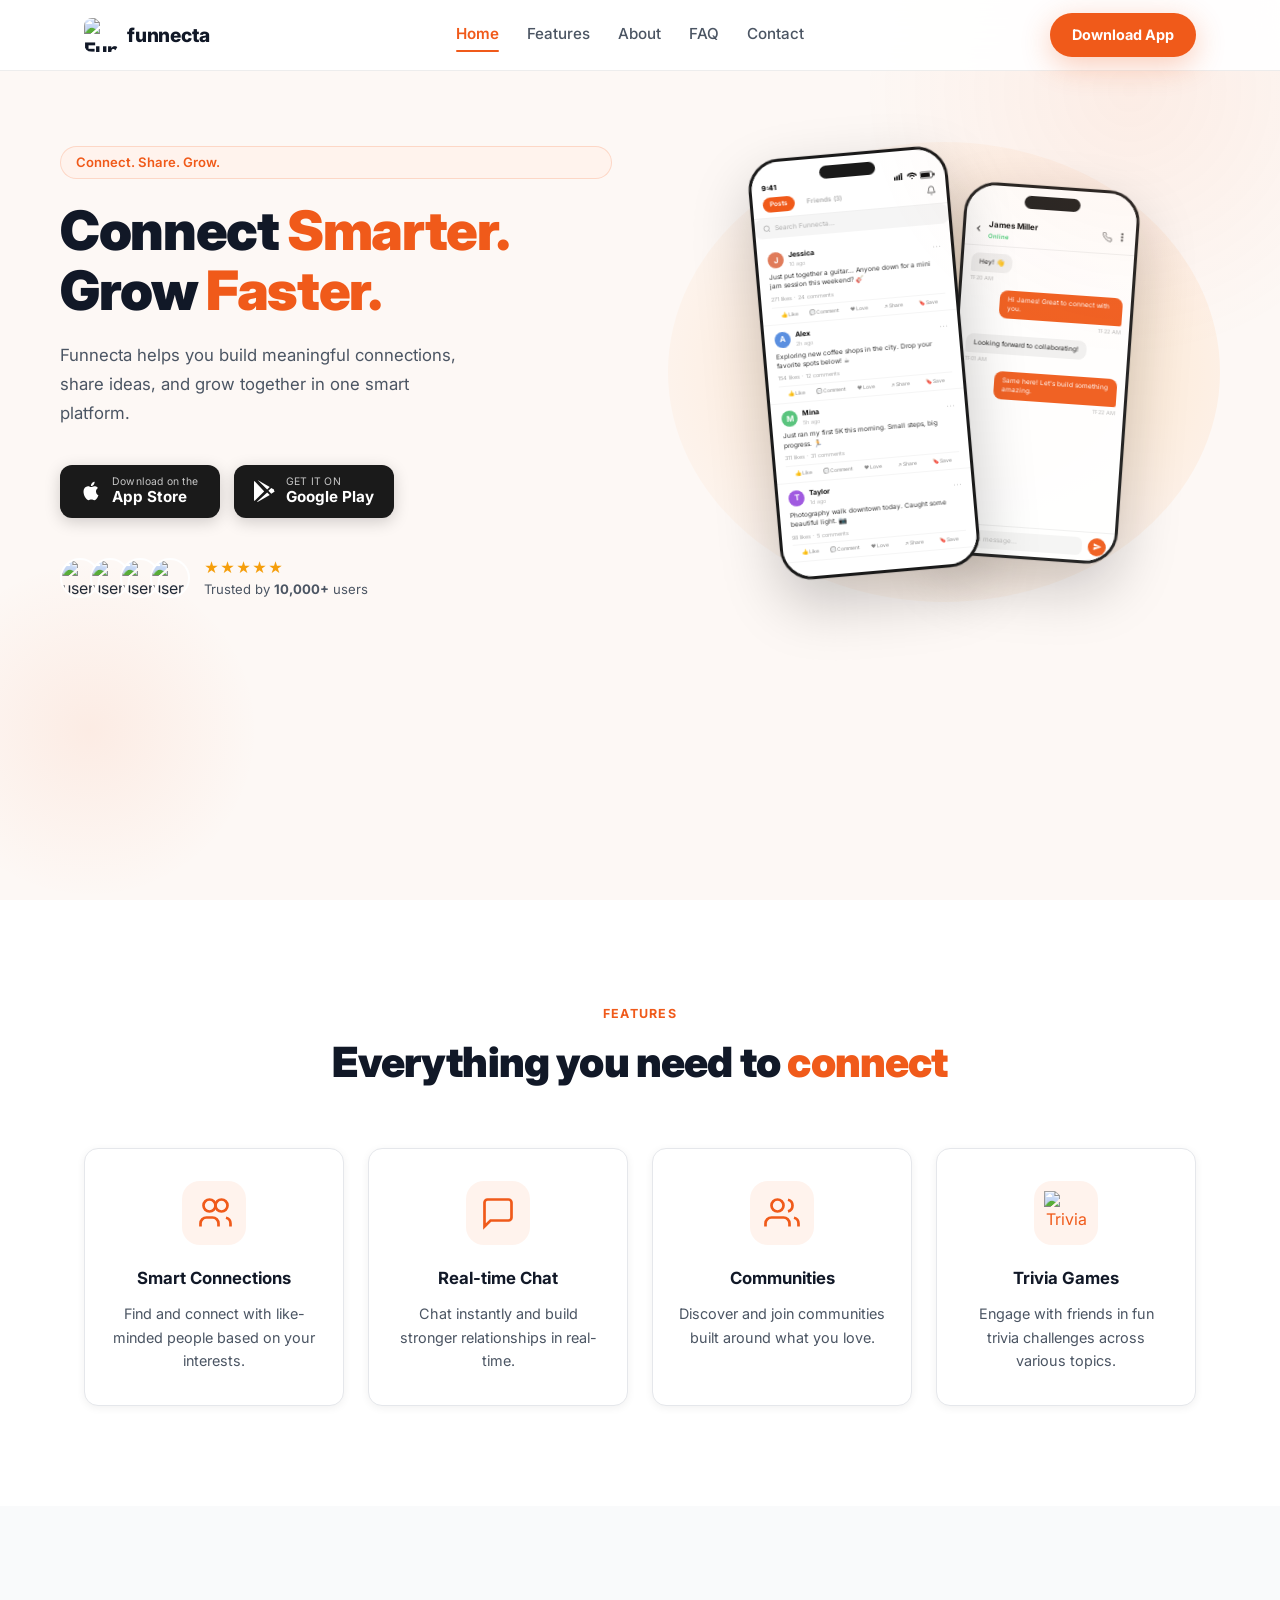
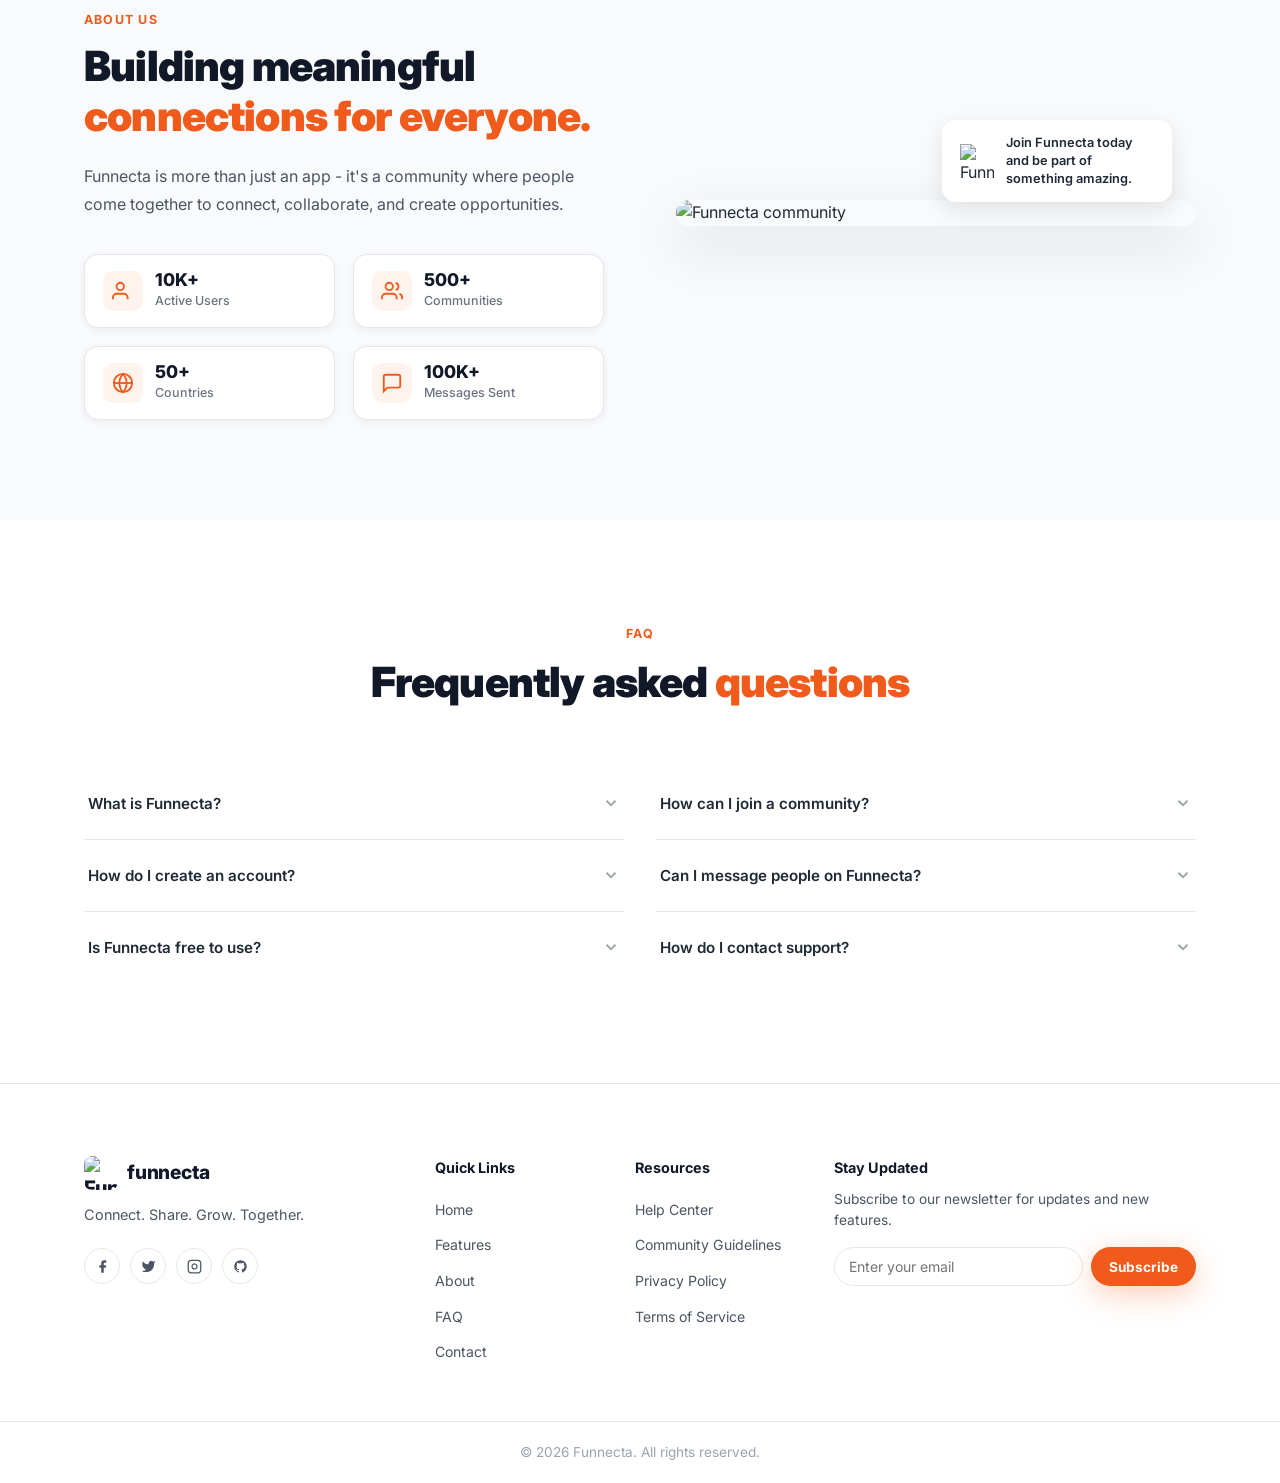
==== commit 1058902d: "Hero: update left phone mockup to social feed UI (Posts tab, Jessica/Alex/Mina/Taylor)" ====
--- a/index.html
+++ b/index.html
@@ -81,37 +81,70 @@
         <div class="phone-mockup phone-primary">
           <div class="phone-notch"></div>
           <div class="phone-screen">
-            <div class="pm-home">
-              <div class="pm-home-hd">
-                <div><div class="pm-greeting">Good morning,</div><div class="pm-uname">Alex! &#128293;</div></div>
-                <div class="pm-ava-sm"><img src="assets/images/profile.png" alt=""></div>
-              </div>
-              <div class="pm-search"><svg viewBox="0 0 24 24" fill="none" stroke="currentColor" stroke-width="2.5" width="9" height="9"><circle cx="11" cy="11" r="8"/><line x1="21" y1="21" x2="16.65" y2="16.65"/></svg> Search people or topics</div>
-              <div class="pm-tabs">
-                <div class="pm-tab pm-tab-active"><svg viewBox="0 0 24 24" fill="none" stroke="currentColor" stroke-width="2" width="11" height="11"><path d="M17 21v-2a4 4 0 0 0-4-4H5a4 4 0 0 0-4 4v2"/><circle cx="9" cy="7" r="4"/></svg><span>Connect</span></div>
-                <div class="pm-tab"><svg viewBox="0 0 24 24" fill="none" stroke="currentColor" stroke-width="2" width="11" height="11"><path d="M21 15a2 2 0 0 1-2 2H7l-4 4V5a2 2 0 0 1 2-2h14a2 2 0 0 1 2 2z"/></svg><span>Chats</span></div>
-                <div class="pm-tab"><svg viewBox="0 0 24 24" fill="none" stroke="currentColor" stroke-width="2" width="11" height="11"><path d="M17 21v-2a4 4 0 0 0-4-4H5a4 4 0 0 0-4 4v2"/><circle cx="9" cy="7" r="4"/><path d="M23 21v-2a4 4 0 0 0-3-3.87"/><path d="M16 3.13a4 4 0 0 1 0 7.75"/></svg><span>Groups</span></div>
-              </div>
-              <div class="pm-sec-hd"><span>Suggested for you</span><span class="pm-see-all">See all</span></div>
-              <div class="pm-comm-item">
-                <div class="pm-comm-ico" style="background:#e74c3c">D</div>
-                <div class="pm-comm-info"><div class="pm-comm-name">Design Creatives</div><div class="pm-comm-meta">Community &middot; 1.2k members</div></div>
-                <div class="pm-join">Join</div>
-              </div>
-              <div class="pm-comm-item">
-                <div class="pm-comm-ico" style="background:#1abc9c">T</div>
-                <div class="pm-comm-info"><div class="pm-comm-name">Tech Innovators</div><div class="pm-comm-meta">Community &middot; 980 members</div></div>
-                <div class="pm-join">Join</div>
-              </div>
-              <div class="pm-comm-item">
-                <div class="pm-comm-ico" style="background:#9b59b6">S</div>
-                <div class="pm-comm-info"><div class="pm-comm-name">Startup Founders</div><div class="pm-comm-meta">Community &middot; 1.4k members</div></div>
-                <div class="pm-join">Join</div>
-              </div>
-              <div class="pm-sec-hd" style="margin-top:7px"><span>Recent Connections</span><span class="pm-see-all">See all</span></div>
-              <div class="pm-conn-item">
-                <div class="pm-conn-ava"></div>
-                <div><div class="pm-conn-name">Sophia Carter</div><div class="pm-conn-role">UI/UX Designer</div></div>
+            <div class="pm-feed">
+              <!-- status bar -->
+              <div class="pm-status-bar">
+                <span class="pm-sb-time">9:41</span>
+                <div class="pm-sb-icons">
+                  <svg viewBox="0 0 20 14" width="10" height="7"><rect x="0" y="7" width="3" height="7" rx="1" fill="#111"/><rect x="4.5" y="5" width="3" height="9" rx="1" fill="#111"/><rect x="9" y="3" width="3" height="11" rx="1" fill="#111"/><rect x="13.5" y="0" width="3" height="14" rx="1" fill="#111"/></svg>
+                  <svg viewBox="0 0 20 14" width="10" height="7"><path d="M10 1C5.5 1 1.6 3.2 0 6.5l2 1.8C3.4 5.8 6.5 4 10 4s6.6 1.8 8 4.3l2-1.8C18.4 3.2 14.5 1 10 1z" fill="#111"/><path d="M10 5.5c-2.4 0-4.5 1.1-5.8 2.8l2 1.7C7 8.9 8.4 8.2 10 8.2s3 .7 3.8 1.8l2-1.7C14.5 6.6 12.4 5.5 10 5.5z" fill="#111"/><circle cx="10" cy="13" r="1.5" fill="#111"/></svg>
+                  <svg viewBox="0 0 25 12" width="15" height="8"><rect x="0" y="1" width="21" height="10" rx="2.5" fill="none" stroke="#111" stroke-width="1.2"/><rect x="1.5" y="2.5" width="15" height="7" rx="1.5" fill="#111"/><rect x="22" y="3.5" width="2.5" height="5" rx="1.5" fill="#111"/></svg>
+                </div>
+              </div>
+              <!-- feed tabs -->
+              <div class="pm-feed-tabs">
+                <div class="pft pft-active">Posts</div>
+                <div class="pft">Friends (3)</div>
+                <svg class="pft-bell" viewBox="0 0 24 24" fill="none" stroke="#555" stroke-width="2" width="10" height="10"><path d="M18 8A6 6 0 0 0 6 8c0 7-3 9-3 9h18s-3-2-3-9"/><path d="M13.73 21a2 2 0 0 1-3.46 0"/></svg>
+              </div>
+              <!-- search -->
+              <div class="pm-search">
+                <svg viewBox="0 0 24 24" fill="none" stroke="#aaa" stroke-width="2.5" width="8" height="8"><circle cx="11" cy="11" r="8"/><line x1="21" y1="21" x2="16.65" y2="16.65"/></svg>
+                Search Funnecta...
+              </div>
+              <!-- Post: Jessica -->
+              <div class="pm-post">
+                <div class="pm-post-hd">
+                  <div class="pm-post-ava" style="background:#e07b5a">J</div>
+                  <div class="pm-post-meta"><div class="pm-post-name">Jessica</div><div class="pm-post-time">10 ago</div></div>
+                  <span class="pm-post-more">&#8943;</span>
+                </div>
+                <div class="pm-post-body">Just put together a guitar... Anyone down for a mini jam session this weekend? &#127928;</div>
+                <div class="pm-post-stats">271 likes &middot; 24 comments</div>
+                <div class="pm-post-acts"><span>&#128077; Like</span><span>&#128172; Comment</span><span>&#10084; Love</span><span>&#8599; Share</span><span>&#128278; Save</span></div>
+              </div>
+              <!-- Post: Alex -->
+              <div class="pm-post">
+                <div class="pm-post-hd">
+                  <div class="pm-post-ava" style="background:#5a8fe0">A</div>
+                  <div class="pm-post-meta"><div class="pm-post-name">Alex</div><div class="pm-post-time">2h ago</div></div>
+                  <span class="pm-post-more">&#8943;</span>
+                </div>
+                <div class="pm-post-body">Exploring new coffee shops in the city. Drop your favorite spots below! &#9749;</div>
+                <div class="pm-post-stats">154 likes &middot; 12 comments</div>
+                <div class="pm-post-acts"><span>&#128077; Like</span><span>&#128172; Comment</span><span>&#10084; Love</span><span>&#8599; Share</span><span>&#128278; Save</span></div>
+              </div>
+              <!-- Post: Mina -->
+              <div class="pm-post">
+                <div class="pm-post-hd">
+                  <div class="pm-post-ava" style="background:#5ac47e">M</div>
+                  <div class="pm-post-meta"><div class="pm-post-name">Mina</div><div class="pm-post-time">5h ago</div></div>
+                  <span class="pm-post-more">&#8943;</span>
+                </div>
+                <div class="pm-post-body">Just ran my first 5K this morning. Small steps, big progress. &#127939;</div>
+                <div class="pm-post-stats">311 likes &middot; 31 comments</div>
+                <div class="pm-post-acts"><span>&#128077; Like</span><span>&#128172; Comment</span><span>&#10084; Love</span><span>&#8599; Share</span><span>&#128278; Save</span></div>
+              </div>
+              <!-- Post: Taylor -->
+              <div class="pm-post">
+                <div class="pm-post-hd">
+                  <div class="pm-post-ava" style="background:#a05ae0">T</div>
+                  <div class="pm-post-meta"><div class="pm-post-name">Taylor</div><div class="pm-post-time">1d ago</div></div>
+                  <span class="pm-post-more">&#8943;</span>
+                </div>
+                <div class="pm-post-body">Photography walk downtown today. Caught some beautiful light. &#128247;</div>
+                <div class="pm-post-stats">98 likes &middot; 5 comments</div>
+                <div class="pm-post-acts"><span>&#128077; Like</span><span>&#128172; Comment</span><span>&#10084; Love</span><span>&#8599; Share</span><span>&#128278; Save</span></div>
               </div>
             </div>
           </div>
--- a/css/styles.css
+++ b/css/styles.css
@@ -231,6 +231,27 @@
 .pm-conn-name { font-size: 7px; font-weight: 700; color: #111; }
 .pm-conn-role { font-size: 6px; color: #aaa; }
 
+/* Phone feed screen */
+.pm-feed { height: 100%; overflow: hidden; font-family: var(--font); display: flex; flex-direction: column; padding-top: 18px; }
+.pm-status-bar { display: flex; justify-content: space-between; align-items: center; padding: 2px 10px 4px; flex-shrink: 0; }
+.pm-sb-time { font-size: 7px; font-weight: 800; color: #111; }
+.pm-sb-icons { display: flex; align-items: center; gap: 3px; }
+.pm-feed-tabs { display: flex; align-items: center; padding: 0 10px 5px; border-bottom: 1px solid #f0f0f0; flex-shrink: 0; gap: 5px; }
+.pft { font-size: 6.5px; font-weight: 600; color: #aaa; padding: 2px 7px; border-radius: 10px; }
+.pft-active { color: #fff; background: var(--orange); }
+.pft-bell { margin-left: auto; flex-shrink: 0; }
+.pm-post { padding: 5px 10px; border-bottom: 1px solid #f5f5f5; flex-shrink: 0; }
+.pm-post-hd { display: flex; align-items: center; gap: 5px; margin-bottom: 3px; }
+.pm-post-ava { width: 16px; height: 16px; border-radius: 50%; flex-shrink: 0; color: #fff; font-size: 8px; font-weight: 700; display: flex; align-items: center; justify-content: center; }
+.pm-post-meta { flex: 1; min-width: 0; }
+.pm-post-name { font-size: 7px; font-weight: 700; color: #111; }
+.pm-post-time { font-size: 5.5px; color: #bbb; }
+.pm-post-more { font-size: 9px; color: #ccc; line-height: 1; }
+.pm-post-body { font-size: 6.5px; color: #333; line-height: 1.45; margin-bottom: 3px; }
+.pm-post-stats { font-size: 5.5px; color: #aaa; margin-bottom: 3px; border-bottom: 1px solid #f5f5f5; padding-bottom: 3px; }
+.pm-post-acts { display: flex; gap: 0; }
+.pm-post-acts span { font-size: 5px; color: #888; flex: 1; text-align: center; white-space: nowrap; }
+
 /* Phone chat screen */
 .pm-chat { display: flex; flex-direction: column; height: 100%; padding-top: 28px; font-family: var(--font); }
 .pm-chat-hd { display: flex; align-items: center; gap: 5px; padding: 5px 8px; border-bottom: 1px solid #f0f0f0; flex-shrink: 0; color: #111; }
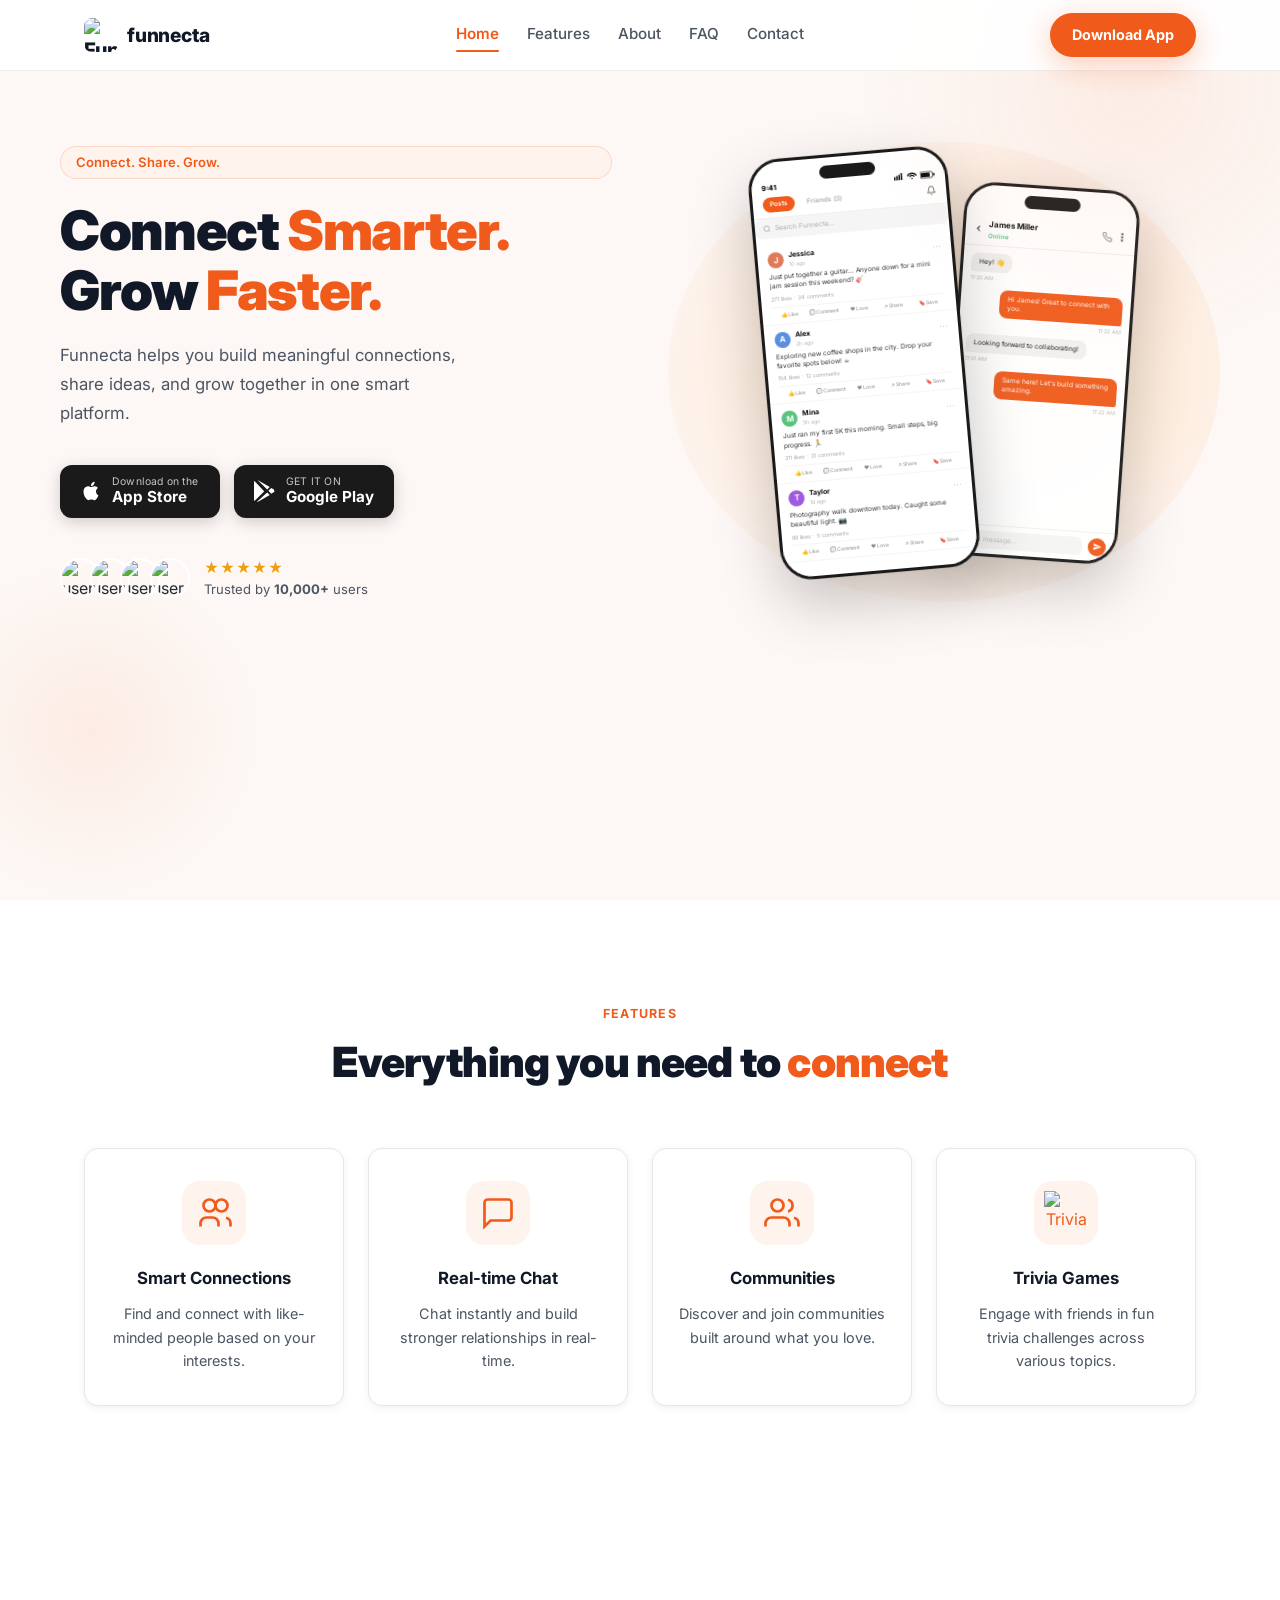
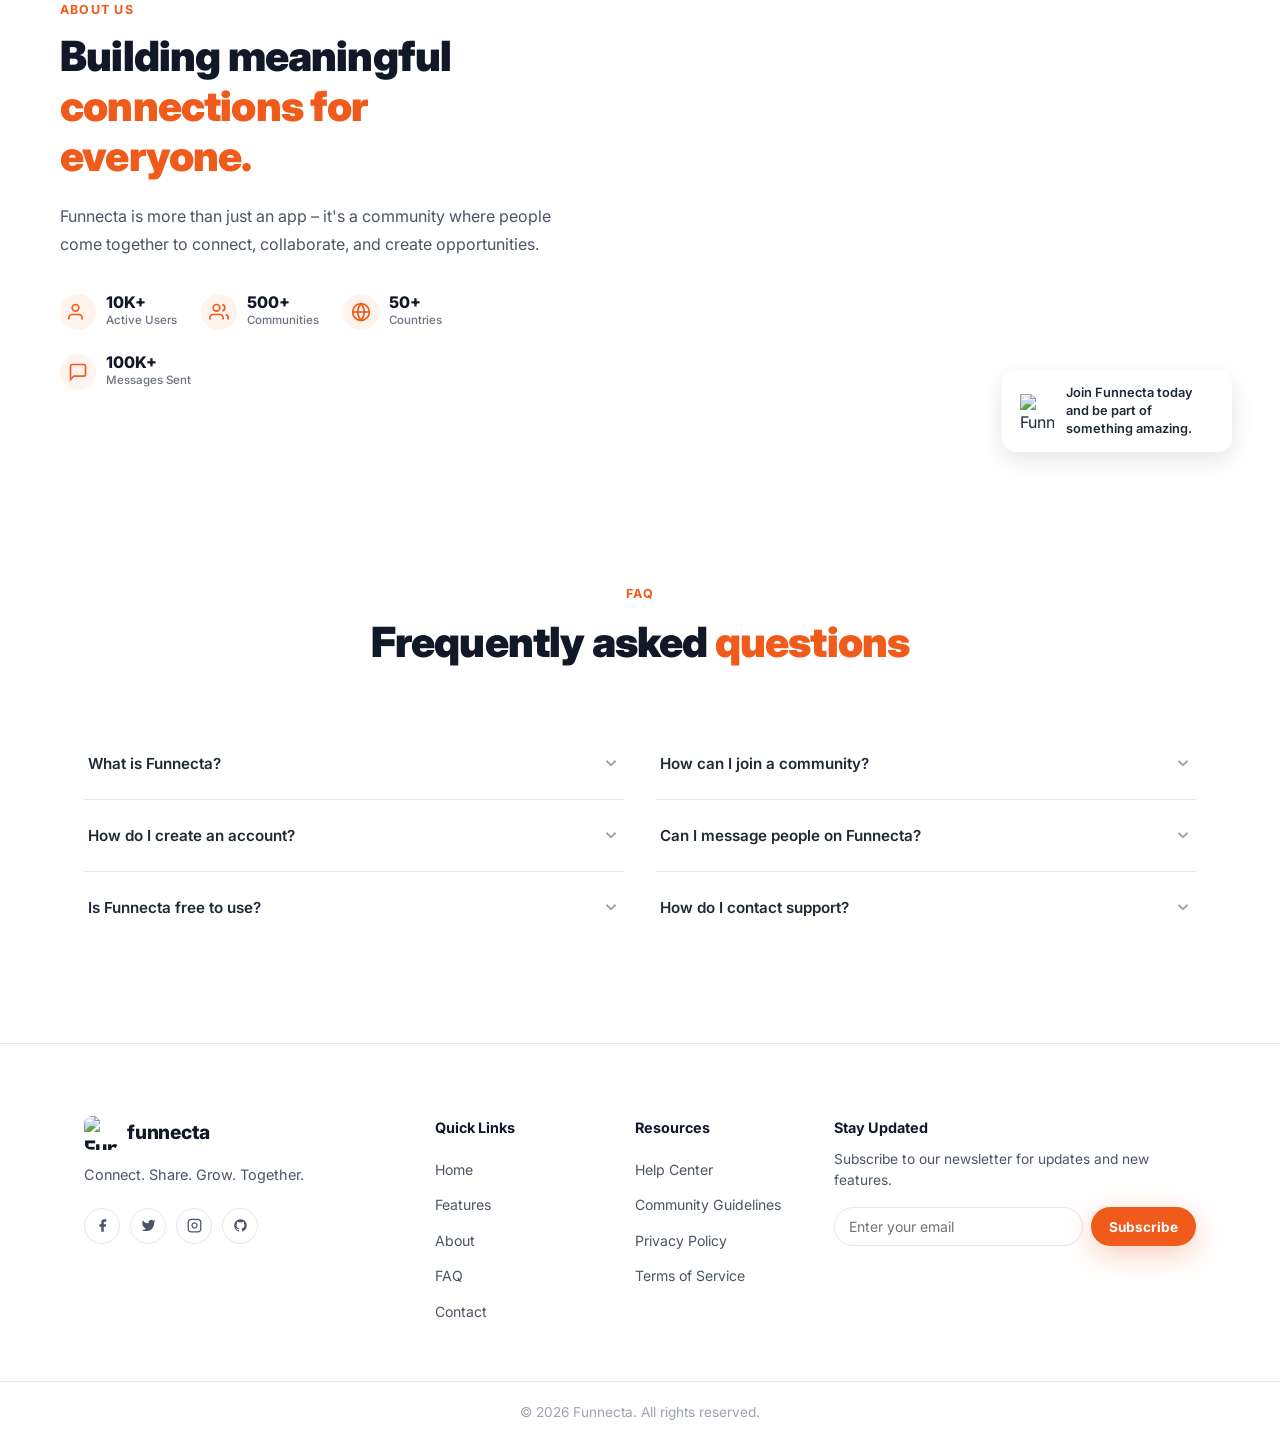
==== commit 1de4c143: "About: full-bleed photo underlay, gradient overlay, inline stats row" ====
--- a/index.html
+++ b/index.html
@@ -223,37 +223,40 @@
 
   <!-- ========== ABOUT ========== -->
   <section class="about" id="about">
-    <div class="section-inner about-inner">
+    <!-- photo underlay aligned right -->
+    <div class="about-bg-img"></div>
+    <!-- white gradient overlay from left -->
+    <div class="about-overlay"></div>
+    <!-- text content -->
+    <div class="about-content">
       <div class="about-text slide-left">
         <span class="section-eyebrow">ABOUT US</span>
         <h2 class="section-title">Building meaningful<br /><span class="text-orange">connections for everyone.</span></h2>
-        <p class="about-desc">Funnecta is more than just an app - it's a community where people come together to connect, collaborate, and create opportunities.</p>
+        <p class="about-desc">Funnecta is more than just an app – it's a community where people come together to connect, collaborate, and create opportunities.</p>
         <div class="about-stats">
           <div class="stat-item">
-            <div class="stat-icon"><svg viewBox="0 0 24 24" fill="none" stroke="currentColor" stroke-width="2" width="22" height="22"><path d="M17 21v-2a4 4 0 0 0-4-4H5a4 4 0 0 0-4 4v2"/><circle cx="9" cy="7" r="4"/></svg></div>
+            <div class="stat-icon"><svg viewBox="0 0 24 24" fill="none" stroke="currentColor" stroke-width="2" width="20" height="20"><path d="M17 21v-2a4 4 0 0 0-4-4H5a4 4 0 0 0-4 4v2"/><circle cx="9" cy="7" r="4"/></svg></div>
             <div><strong>10K+</strong><span>Active Users</span></div>
           </div>
           <div class="stat-item">
-            <div class="stat-icon"><svg viewBox="0 0 24 24" fill="none" stroke="currentColor" stroke-width="2" width="22" height="22"><path d="M17 21v-2a4 4 0 0 0-4-4H5a4 4 0 0 0-4 4v2"/><circle cx="9" cy="7" r="4"/><path d="M23 21v-2a4 4 0 0 0-3-3.87"/><path d="M16 3.13a4 4 0 0 1 0 7.75"/></svg></div>
+            <div class="stat-icon"><svg viewBox="0 0 24 24" fill="none" stroke="currentColor" stroke-width="2" width="20" height="20"><path d="M17 21v-2a4 4 0 0 0-4-4H5a4 4 0 0 0-4 4v2"/><circle cx="9" cy="7" r="4"/><path d="M23 21v-2a4 4 0 0 0-3-3.87"/><path d="M16 3.13a4 4 0 0 1 0 7.75"/></svg></div>
             <div><strong>500+</strong><span>Communities</span></div>
           </div>
           <div class="stat-item">
-            <div class="stat-icon"><svg viewBox="0 0 24 24" fill="none" stroke="currentColor" stroke-width="2" width="22" height="22"><circle cx="12" cy="12" r="10"/><line x1="2" y1="12" x2="22" y2="12"/><path d="M12 2a15.3 15.3 0 0 1 4 10 15.3 15.3 0 0 1-4 10 15.3 15.3 0 0 1-4-10 15.3 15.3 0 0 1 4-10z"/></svg></div>
+            <div class="stat-icon"><svg viewBox="0 0 24 24" fill="none" stroke="currentColor" stroke-width="2" width="20" height="20"><circle cx="12" cy="12" r="10"/><line x1="2" y1="12" x2="22" y2="12"/><path d="M12 2a15.3 15.3 0 0 1 4 10 15.3 15.3 0 0 1-4 10 15.3 15.3 0 0 1-4-10 15.3 15.3 0 0 1 4-10z"/></svg></div>
             <div><strong>50+</strong><span>Countries</span></div>
           </div>
           <div class="stat-item">
-            <div class="stat-icon"><svg viewBox="0 0 24 24" fill="none" stroke="currentColor" stroke-width="2" width="22" height="22"><path d="M21 15a2 2 0 0 1-2 2H7l-4 4V5a2 2 0 0 1 2-2h14a2 2 0 0 1 2 2z"/></svg></div>
+            <div class="stat-icon"><svg viewBox="0 0 24 24" fill="none" stroke="currentColor" stroke-width="2" width="20" height="20"><path d="M21 15a2 2 0 0 1-2 2H7l-4 4V5a2 2 0 0 1 2-2h14a2 2 0 0 1 2 2z"/></svg></div>
             <div><strong>100K+</strong><span>Messages Sent</span></div>
           </div>
         </div>
       </div>
-      <div class="about-img-wrap slide-right">
-        <img src="assets/images/web.png" alt="Funnecta community" class="about-img" />
-        <div class="about-card-float">
-          <img src="assets/images/app_icon.png" alt="Funnecta" class="about-card-logo" />
-          <span>Join Funnecta today and be part of something amazing.</span>
-        </div>
-      </div>
+    </div>
+    <!-- floating card bottom-right over photo -->
+    <div class="about-card-float">
+      <img src="assets/images/app_icon.png" alt="Funnecta" class="about-card-logo" />
+      <span>Join Funnecta today and be part of something amazing.</span>
     </div>
   </section>
 
--- a/css/styles.css
+++ b/css/styles.css
@@ -331,39 +331,50 @@
 /* ============================================================
    ABOUT
    ============================================================ */
-.about { padding: 100px 0; background: var(--gray-50); }
-.about-inner {
-  display: grid; grid-template-columns: 1fr 1fr;
-  gap: 72px; align-items: center;
-}
+.about {
+  position: relative; overflow: hidden;
+  padding: 90px 0; background: var(--white);
+  min-height: 400px;
+}
+/* photo underlay — right 60% of section */
+.about-bg-img {
+  position: absolute; top: 0; right: 0;
+  width: 62%; height: 100%;
+  background: url(../assets/images/web.png) center/cover no-repeat;
+  z-index: 0;
+}
+/* white gradient from left, fades into transparent at ~65% */
+.about-overlay {
+  position: absolute; top: 0; left: 0;
+  width: 100%; height: 100%;
+  background: linear-gradient(to right, #fff 38%, rgba(255,255,255,.92) 50%, rgba(255,255,255,.55) 62%, transparent 72%);
+  z-index: 1;
+}
+/* text content sits above overlay */
+.about-content {
+  position: relative; z-index: 2;
+  max-width: var(--max-w); margin: 0 auto;
+  padding: 0 var(--pad);
+}
+.about-text { max-width: 500px; }
 .about-text .section-eyebrow { margin-bottom: 12px; }
 .about-text .section-title { margin-bottom: 20px; }
 .about-desc { font-size: 1rem; color: var(--gray-600); line-height: 1.75; margin-bottom: 36px; }
-.about-stats {
-  display: grid; grid-template-columns: 1fr 1fr;
-  gap: 18px;
-}
-.stat-item {
-  display: flex; align-items: center; gap: 12px;
-  background: var(--white); border: 1px solid var(--gray-200);
-  border-radius: var(--radius); padding: 16px 18px;
-  box-shadow: var(--shadow-sm); transition: transform .25s, box-shadow .25s;
-}
-.stat-item:hover { transform: translateY(-3px); box-shadow: var(--shadow-md); }
+/* stats — horizontal inline row, no white card boxes */
+.about-stats { display: flex; flex-direction: row; gap: 24px; flex-wrap: wrap; }
+.stat-item { display: flex; align-items: center; gap: 10px; background: none; border: none; padding: 0; box-shadow: none; }
 .stat-icon {
-  width: 40px; height: 40px; border-radius: 10px;
+  width: 36px; height: 36px; border-radius: 50%;
   background: var(--orange-pale); color: var(--orange);
   display: flex; align-items: center; justify-content: center;
   flex-shrink: 0;
 }
-.stat-item div { display: flex; flex-direction: column; gap: 2px; }
-.stat-item strong { font-size: 1.1rem; font-weight: 800; color: var(--gray-900); line-height: 1; }
-.stat-item span { font-size: .78rem; color: var(--gray-500, #6b7280); font-weight: 500; }
-/* About image */
-.about-img-wrap { position: relative; }
-.about-img { width: 100%; border-radius: 20px; object-fit: cover; max-height: 440px; box-shadow: var(--shadow-lg); }
+.stat-item div { display: flex; flex-direction: column; gap: 1px; }
+.stat-item strong { font-size: 1rem; font-weight: 800; color: var(--gray-900); line-height: 1; }
+.stat-item span { font-size: .72rem; color: var(--gray-500, #6b7280); font-weight: 500; }
+/* floating card — bottom-right, over photo */
 .about-card-float {
-  position: absolute; bottom: 24px; right: 24px;
+  position: absolute; bottom: 28px; right: 48px; z-index: 3;
   background: var(--white); border-radius: var(--radius);
   padding: 14px 18px; display: flex; align-items: center; gap: 12px;
   box-shadow: var(--shadow-md); max-width: 230px;
@@ -485,8 +496,9 @@
   .phone-primary   { width: 156px; height: 330px; transform: translateX(-90%) rotate(-5deg); }
   .phone-secondary { width: 138px; height: 292px; transform: translateX(5%) rotate(4deg); }
   .features-grid { grid-template-columns: 1fr 1fr; }
-  .about-inner { grid-template-columns: 1fr; gap: 40px; }
-  .about-stats { grid-template-columns: 1fr 1fr; }
+  .about-bg-img { width: 100%; opacity: .35; }
+  .about-overlay { background: linear-gradient(to right, #fff 55%, rgba(255,255,255,.7) 75%, transparent 100%); }
+  .about-stats { gap: 16px; }
   .faq-grid { grid-template-columns: 1fr; }
   .footer-inner { grid-template-columns: 1fr 1fr; gap: 32px; }
 }
@@ -495,7 +507,8 @@
   .hero-buttons { flex-direction: column; align-items: flex-start; }
   .btn-appstore, .btn-googleplay { width: 100%; max-width: 240px; }
   .features-grid { grid-template-columns: 1fr; }
-  .about-stats { grid-template-columns: 1fr; }
+  .about-stats { flex-direction: column; gap: 12px; }
+  .about-card-float { right: 16px; bottom: 16px; }
   .footer-inner { grid-template-columns: 1fr; gap: 28px; }
   .newsletter-form { flex-direction: column; }
   .newsletter-btn { text-align: center; }
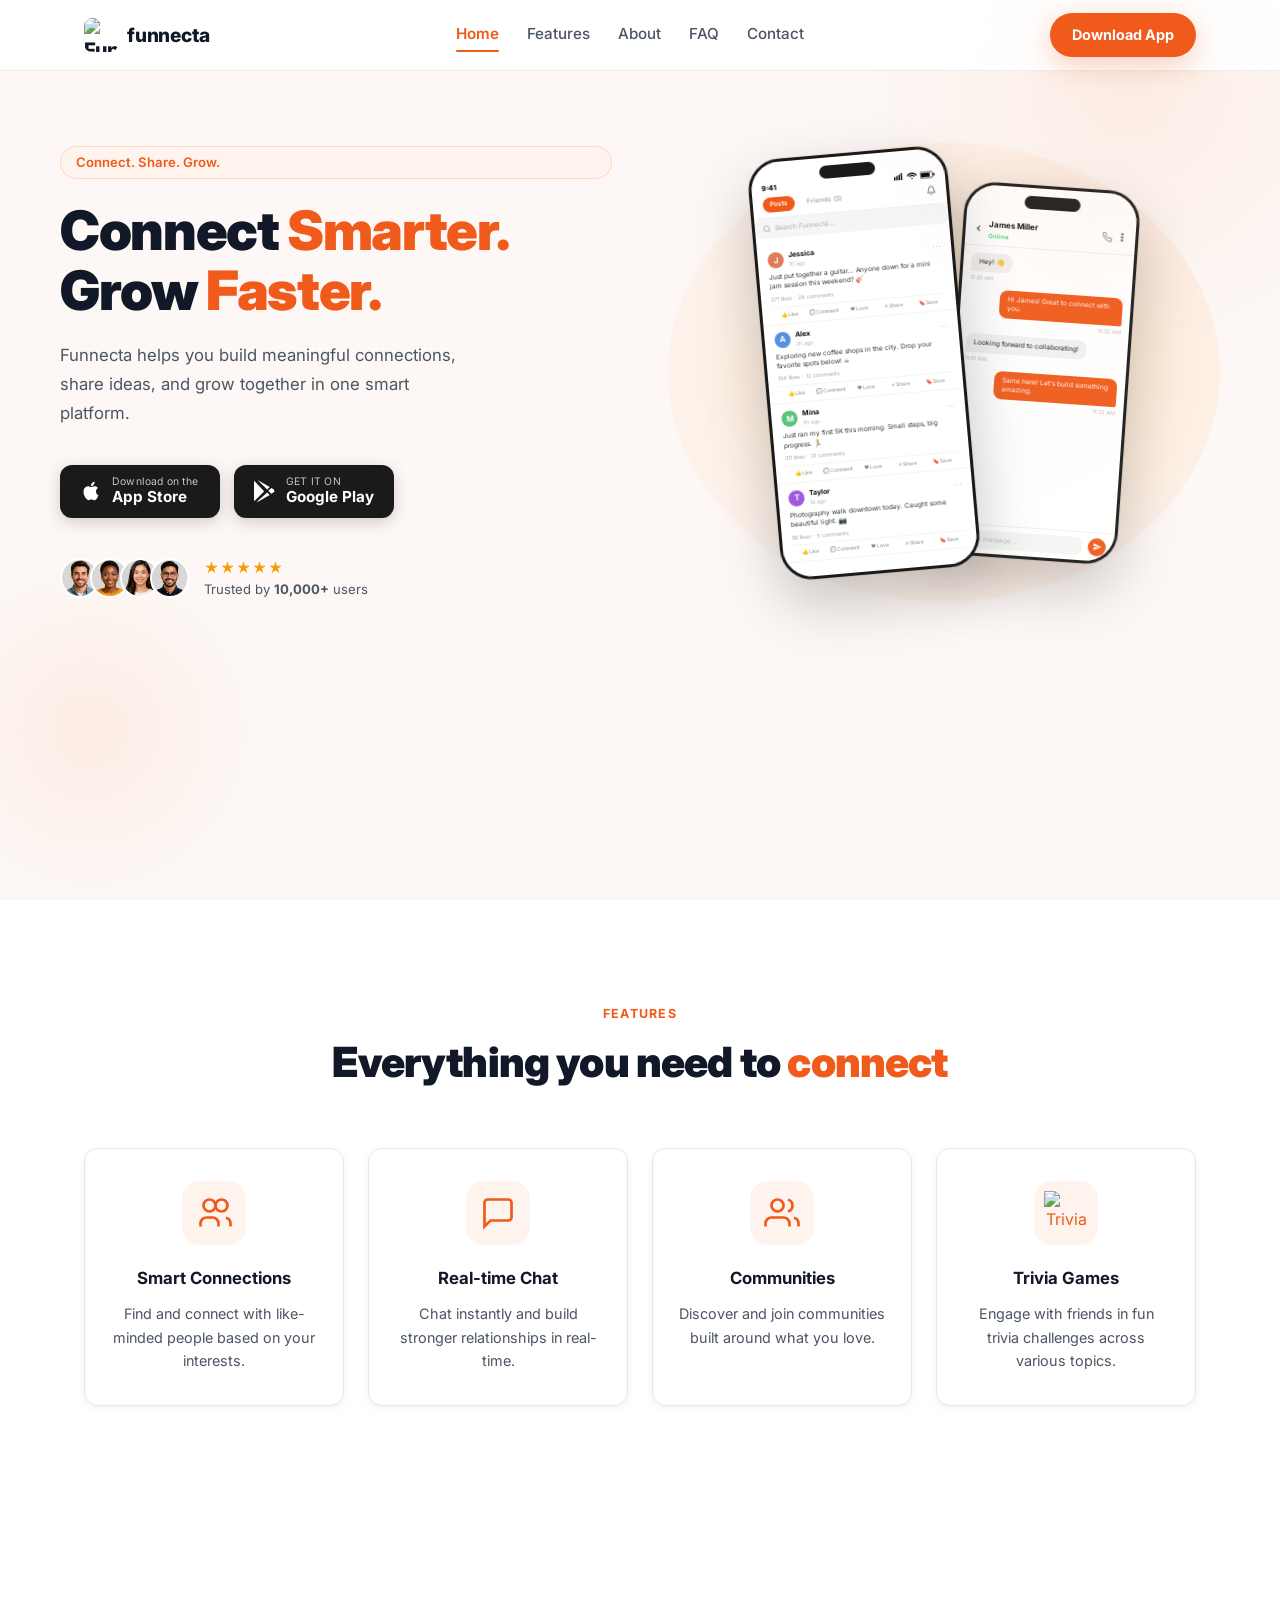
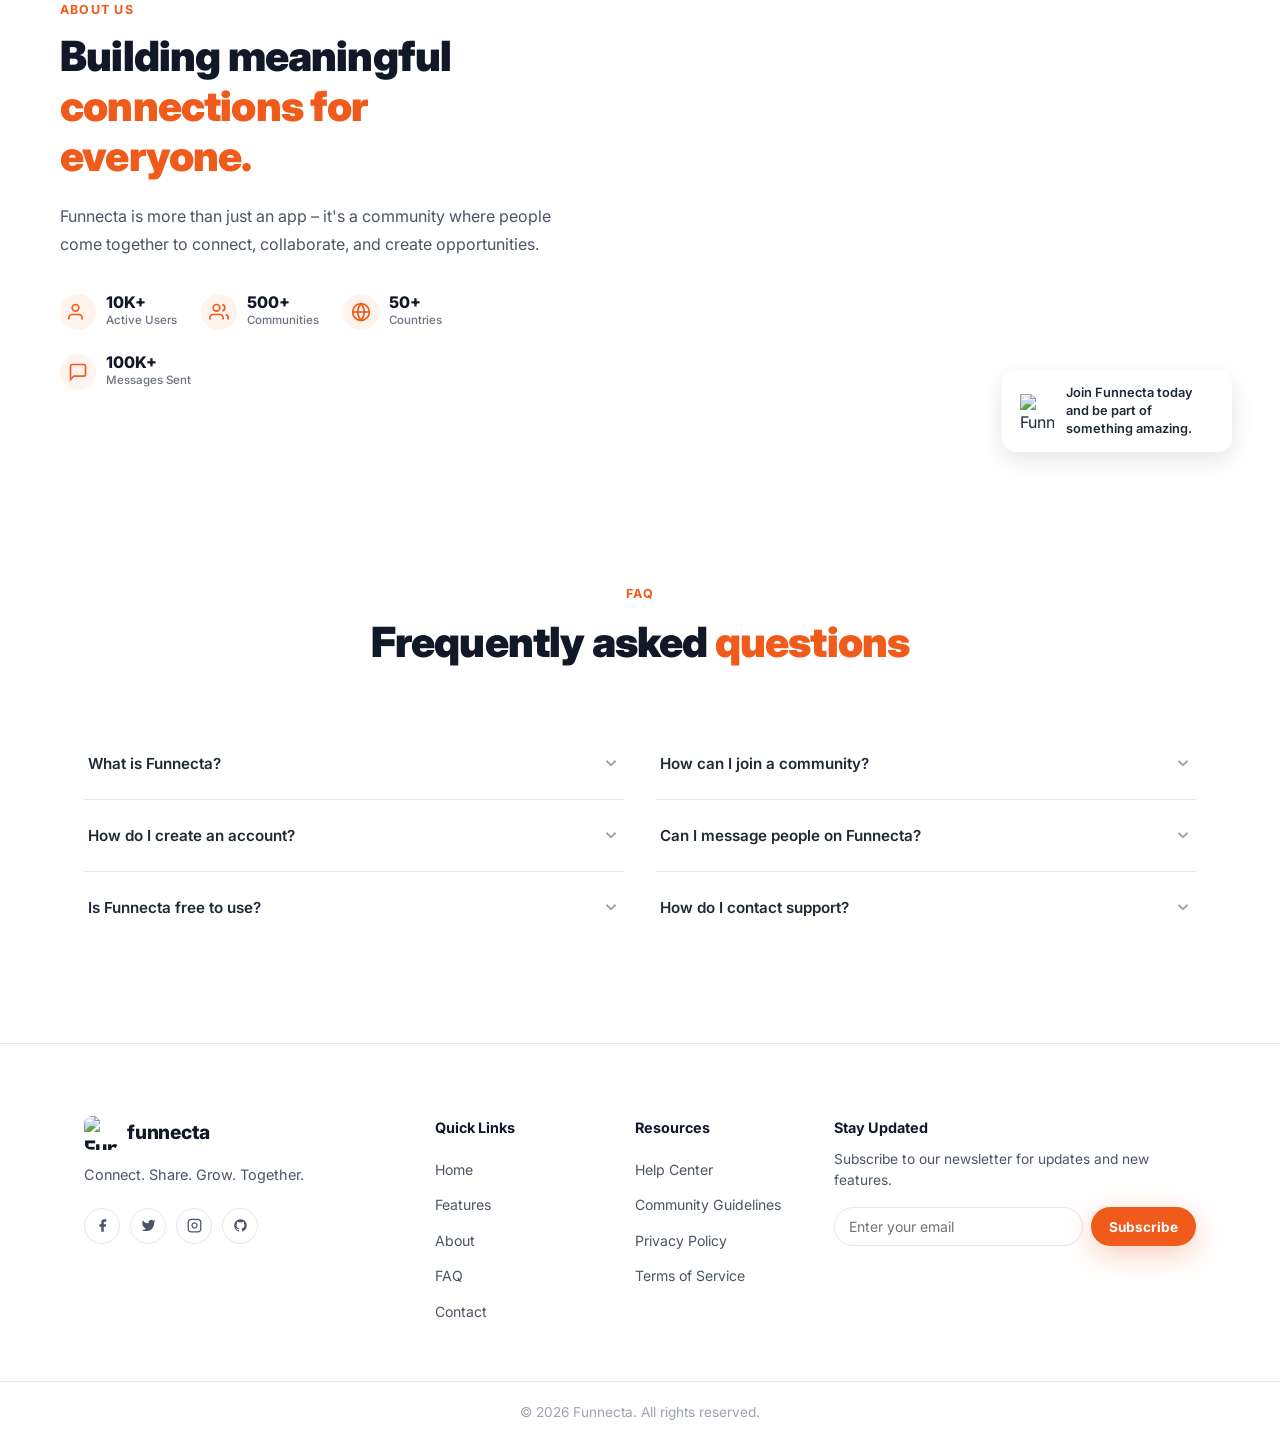
==== commit 2b7e10dc: "Hero: use profile1-4.png for proof avatars" ====
--- a/index.html
+++ b/index.html
@@ -64,10 +64,10 @@
         </div>
         <div class="hero-proof hero-anim" data-delay="0.4">
           <div class="proof-avatars">
-            <img src="assets/images/profile.png" alt="user" class="avatar" />
-            <img src="assets/images/profile.png" alt="user" class="avatar" />
-            <img src="assets/images/profile.png" alt="user" class="avatar" />
-            <img src="assets/images/profile.png" alt="user" class="avatar" />
+            <img src="assets/images/profile1.png" alt="user" class="avatar" />
+            <img src="assets/images/profile2.png" alt="user" class="avatar" />
+            <img src="assets/images/profile3.png" alt="user" class="avatar" />
+            <img src="assets/images/profile4.png" alt="user" class="avatar" />
           </div>
           <div class="proof-text">
             <span class="proof-stars">&#9733;&#9733;&#9733;&#9733;&#9733;</span>
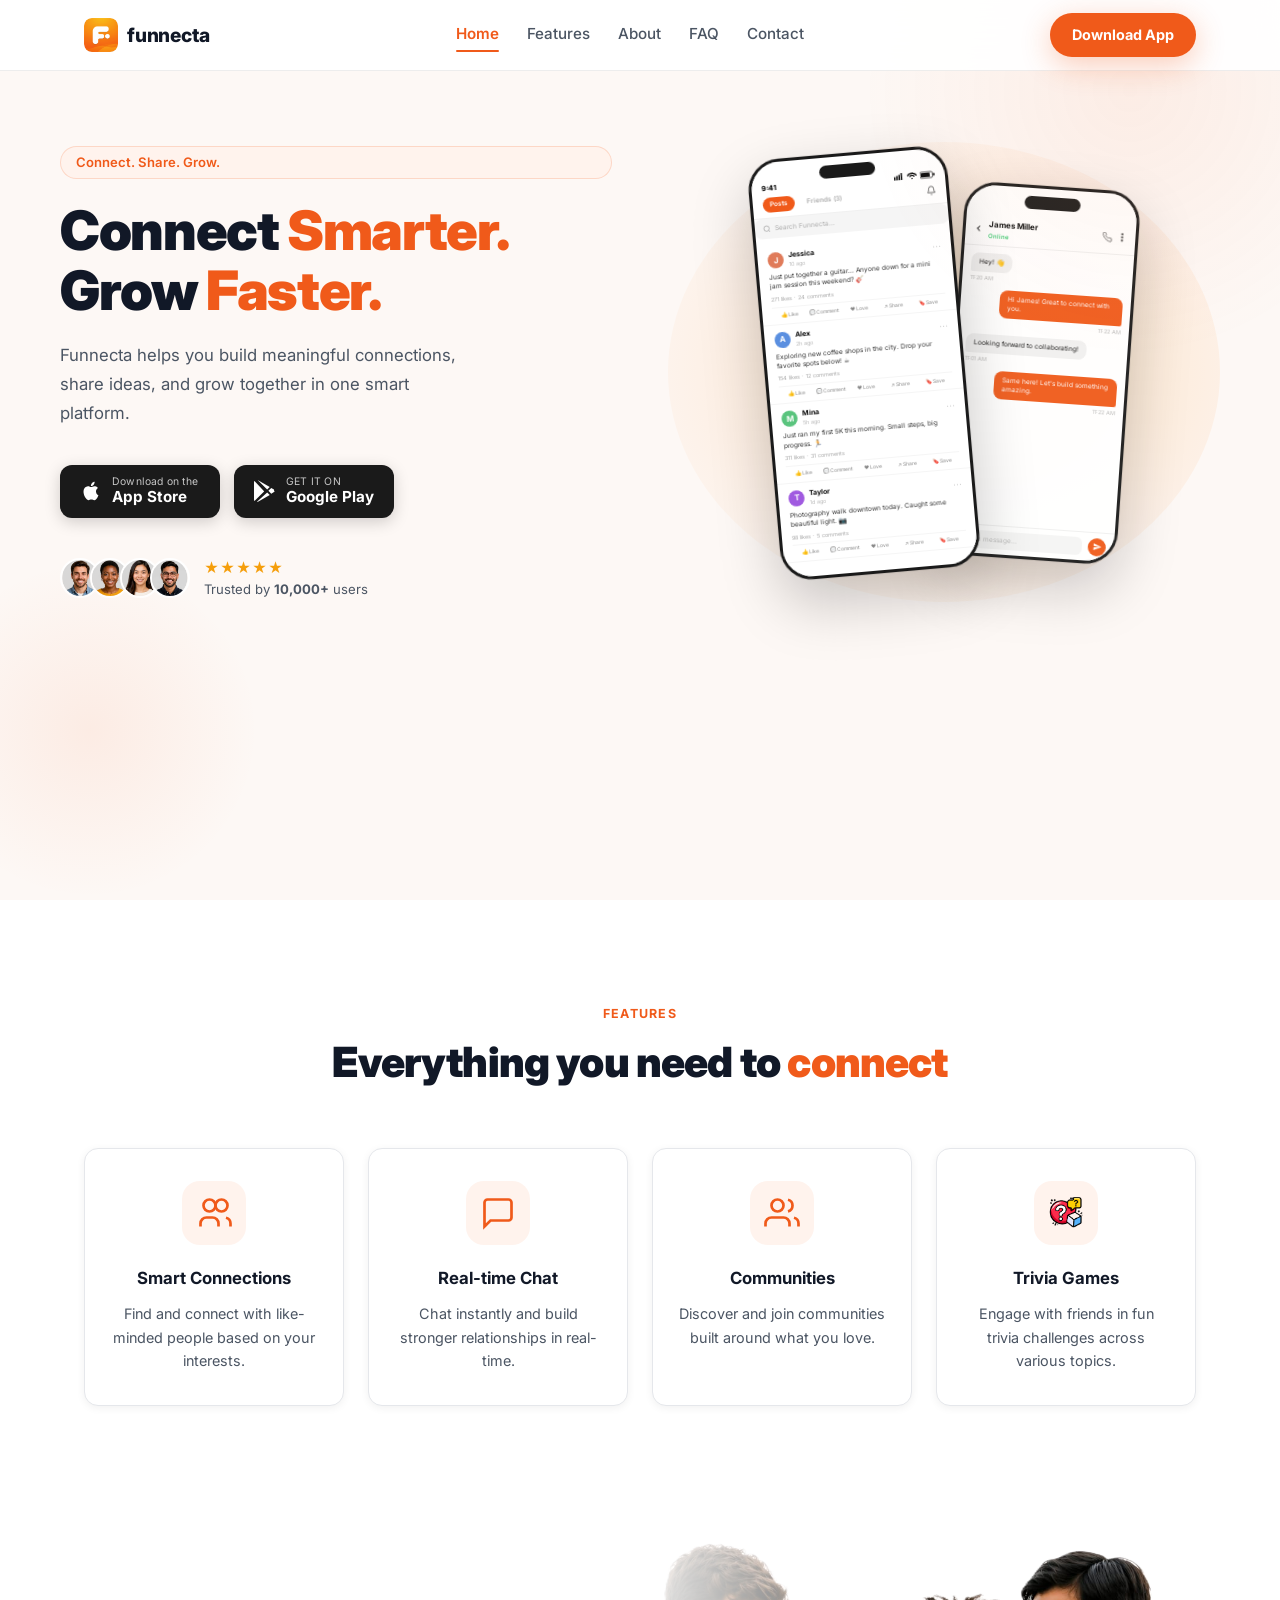
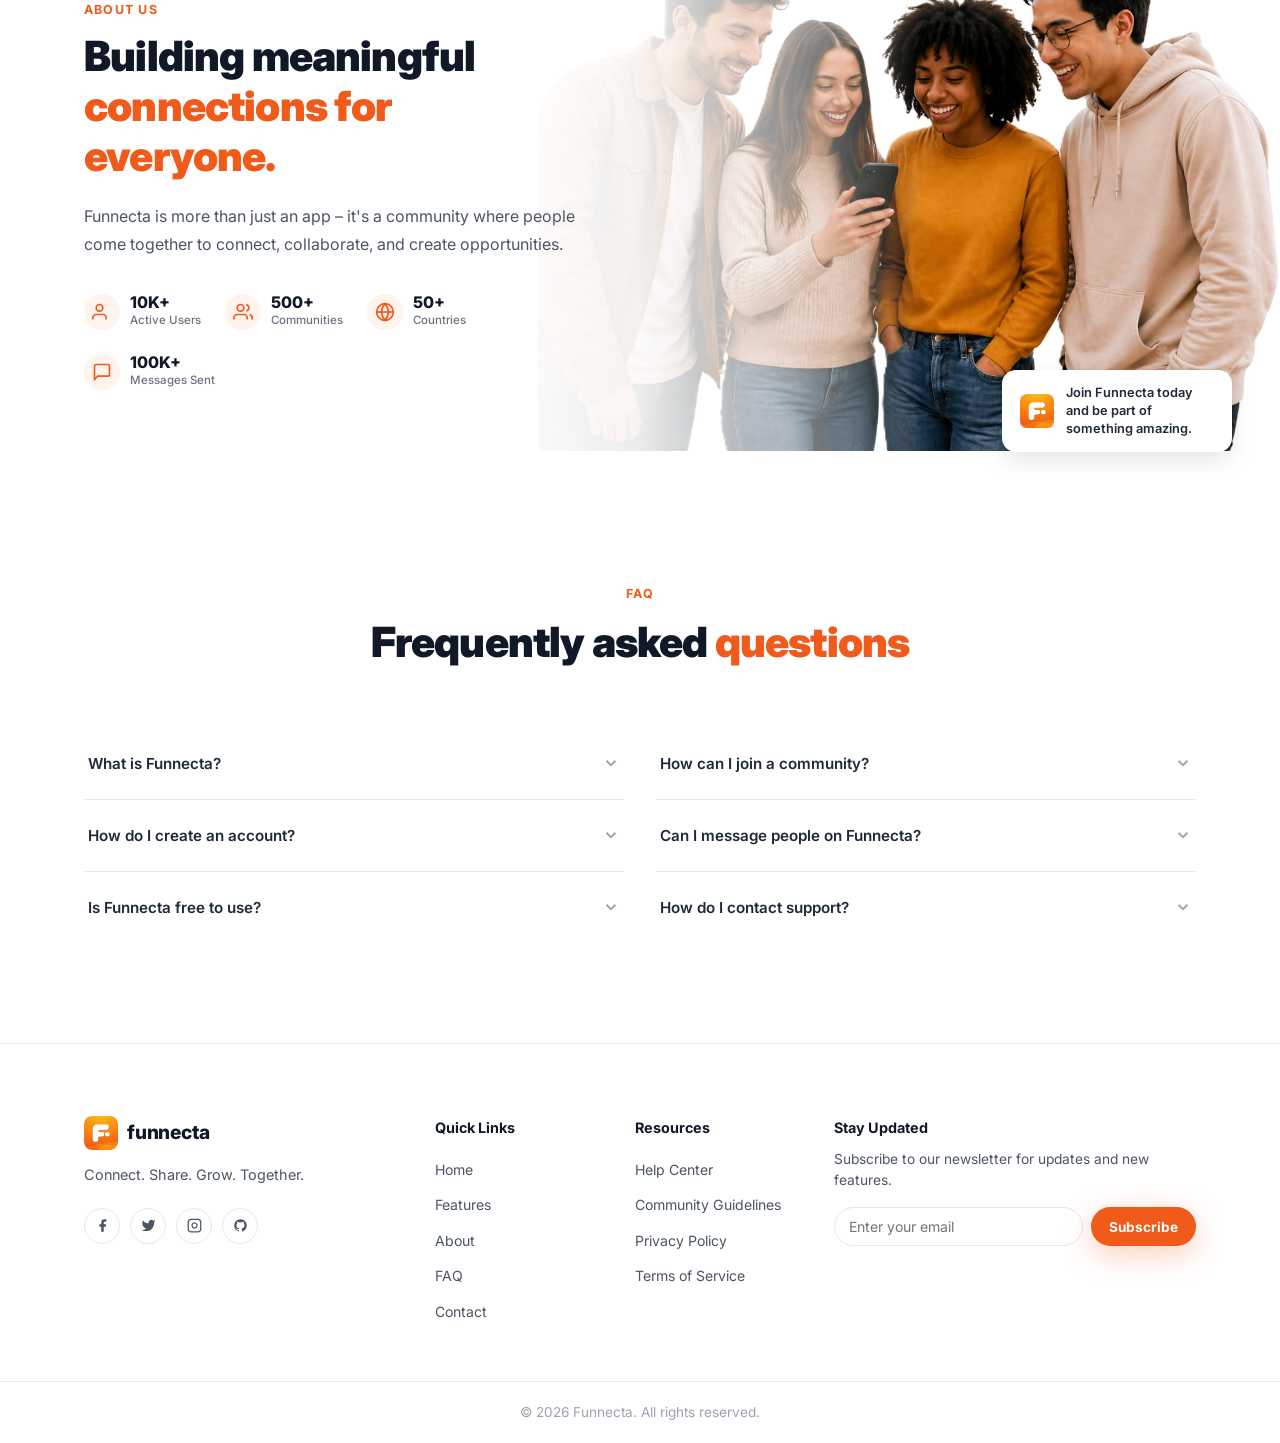
==== commit dbd1748f: "Add favicon and refresh app_icon.png in assets" ====
--- a/index.html
+++ b/index.html
@@ -4,6 +4,8 @@
   <meta charset="UTF-8" />
   <meta name="viewport" content="width=device-width, initial-scale=1.0" />
   <title>Funnecta - Connect Smarter. Grow Faster.</title>
+  <link rel="icon" type="image/png" href="assets/images/app_icon.png" />
+  <link rel="apple-touch-icon" href="assets/images/app_icon.png" />
   <link rel="stylesheet" href="css/styles.css" />
   <link rel="preconnect" href="https://fonts.googleapis.com" />
   <link rel="preconnect" href="https://fonts.gstatic.com" crossorigin />
--- a/css/styles.css
+++ b/css/styles.css
@@ -336,11 +336,11 @@
   padding: 90px 0; background: var(--white);
   min-height: 400px;
 }
-/* photo underlay — right 60% of section */
+/* photo underlay — right side of section, natural scale (no zoom) */
 .about-bg-img {
   position: absolute; top: 0; right: 0;
-  width: 62%; height: 100%;
-  background: url(../assets/images/web.png) center/cover no-repeat;
+  width: 58%; height: 100%;
+  background: url(../assets/images/web.png) right center / auto 90% no-repeat;
   z-index: 0;
 }
 /* white gradient from left, fades into transparent at ~65% */
@@ -354,7 +354,7 @@
 .about-content {
   position: relative; z-index: 2;
   max-width: var(--max-w); margin: 0 auto;
-  padding: 0 var(--pad);
+  padding: 0 24px;
 }
 .about-text { max-width: 500px; }
 .about-text .section-eyebrow { margin-bottom: 12px; }
@@ -487,32 +487,84 @@
 /* ============================================================
    RESPONSIVENESS
    ============================================================ */
+/* ── Tablet landscape (≤1024px) ── */
+@media (max-width: 1024px) {
+  .hero-inner { gap: 36px; }
+  .footer-inner { grid-template-columns: 1.5fr 1fr 1fr 1.5fr; gap: 32px; }
+}
+
+/* ── Tablet portrait (≤900px) ── */
 @media (max-width: 900px) {
   .nav-links, .btn-download-nav { display: none; }
   .hamburger { display: flex; }
-  .hero-inner { grid-template-columns: 1fr; gap: 48px; }
-  .hero { padding-top: calc(var(--nav-h) + 40px); min-height: unset; }
-  .hero-mockups { min-height: 300px; }
-  .phone-primary   { width: 156px; height: 330px; transform: translateX(-90%) rotate(-5deg); }
-  .phone-secondary { width: 138px; height: 292px; transform: translateX(5%) rotate(4deg); }
-  .features-grid { grid-template-columns: 1fr 1fr; }
-  .about-bg-img { width: 100%; opacity: .35; }
-  .about-overlay { background: linear-gradient(to right, #fff 55%, rgba(255,255,255,.7) 75%, transparent 100%); }
-  .about-stats { gap: 16px; }
+
+  /* Hero */
+  .hero { padding-top: calc(var(--nav-h) + 36px); padding-bottom: 60px; min-height: unset; }
+  .hero-inner { grid-template-columns: 1fr; gap: 44px; text-align: center; }
+  .hero-text { align-items: center; }
+  .hero-subtext { max-width: 100%; }
+  .hero-buttons { justify-content: center; }
+  .hero-proof { justify-content: center; }
+  .hero-mockups { min-height: 320px; }
+  .phone-primary   { width: 160px; height: 338px; transform: translateX(-86%) rotate(-5deg); }
+  .phone-secondary { width: 142px; height: 300px; transform: translateX(6%) rotate(4deg); }
+
+  /* Features */
+  .features-grid { grid-template-columns: 1fr 1fr; gap: 20px; }
+
+  /* About */
+  .about { padding: 70px 0; min-height: 360px; }
+  .about-bg-img { width: 50%; background-size: auto 90%; }
+  .about-overlay { background: linear-gradient(to right, #fff 42%, rgba(255,255,255,.9) 55%, rgba(255,255,255,.4) 68%, transparent 78%); }
+  .about-text { max-width: 380px; }
+  .about-stats { gap: 14px; flex-wrap: wrap; }
+  .about-card-float { right: 16px; bottom: 16px; max-width: 200px; }
+
+  /* FAQ / Footer */
   .faq-grid { grid-template-columns: 1fr; }
   .footer-inner { grid-template-columns: 1fr 1fr; gap: 32px; }
 }
-@media (max-width: 600px) {
-  .hero-headline { font-size: 2rem; }
-  .hero-buttons { flex-direction: column; align-items: flex-start; }
-  .btn-appstore, .btn-googleplay { width: 100%; max-width: 240px; }
-  .features-grid { grid-template-columns: 1fr; }
-  .about-stats { flex-direction: column; gap: 12px; }
-  .about-card-float { right: 16px; bottom: 16px; }
-  .footer-inner { grid-template-columns: 1fr; gap: 28px; }
+
+/* ── Large mobile (≤680px) ── */
+@media (max-width: 680px) {
+  .hero-headline { font-size: clamp(1.85rem, 7vw, 2.4rem); }
+  .hero-buttons { flex-direction: column; align-items: center; width: 100%; }
+  .btn-appstore, .btn-googleplay { width: 100%; max-width: 260px; justify-content: center; }
+  .phone-primary   { width: 148px; height: 312px; transform: translateX(-88%) rotate(-5deg); }
+  .phone-secondary { width: 130px; height: 275px; transform: translateX(6%) rotate(4deg); }
+
+  /* About: collapse to vertical — photo sits below with gradient */
+  .about { padding: 60px 0 0; min-height: unset; }
+  .about-bg-img {
+    width: 100%; top: auto; bottom: 0; height: 220px;
+    background-size: cover; background-position: center top;
+  }
+  .about-overlay {
+    background: linear-gradient(to bottom, #fff 45%, rgba(255,255,255,.85) 65%, rgba(255,255,255,.3) 85%, transparent 100%);
+  }
+  .about-content { padding-bottom: 240px; }
+  .about-text { max-width: 100%; }
+  .about-stats { display: grid; grid-template-columns: 1fr 1fr; gap: 14px; }
+  .about-card-float { position: absolute; bottom: 16px; right: 16px; max-width: 180px; padding: 10px 12px; z-index: 3; }
+}
+
+/* ── Mobile (≤480px) ── */
+@media (max-width: 480px) {
+  .section-inner { padding: 0 16px; }
+  .hero { padding-left: 16px; padding-right: 16px; }
+  .hero-badge { font-size: .76rem; }
+  .hero-headline { font-size: clamp(1.7rem, 8.5vw, 2rem); }
+  .hero-subtext { font-size: .95rem; }
+  .hero-mockups { min-height: 280px; }
+  .phone-primary   { width: 132px; height: 278px; transform: translateX(-88%) rotate(-5deg); }
+  .phone-secondary { width: 116px; height: 246px; transform: translateX(6%) rotate(4deg); }
+  .features { padding: 60px 0; }
+  .features-grid { grid-template-columns: 1fr; gap: 16px; }
+  .feature-card { padding: 24px 20px; }
+  .faq { padding: 60px 0; }
+  .footer-inner { grid-template-columns: 1fr; gap: 24px; }
   .newsletter-form { flex-direction: column; }
   .newsletter-btn { text-align: center; }
-  .about-card-float { position: static; margin-top: 16px; max-width: 100%; }
   .c1, .c2 { display: none; }
 }
 
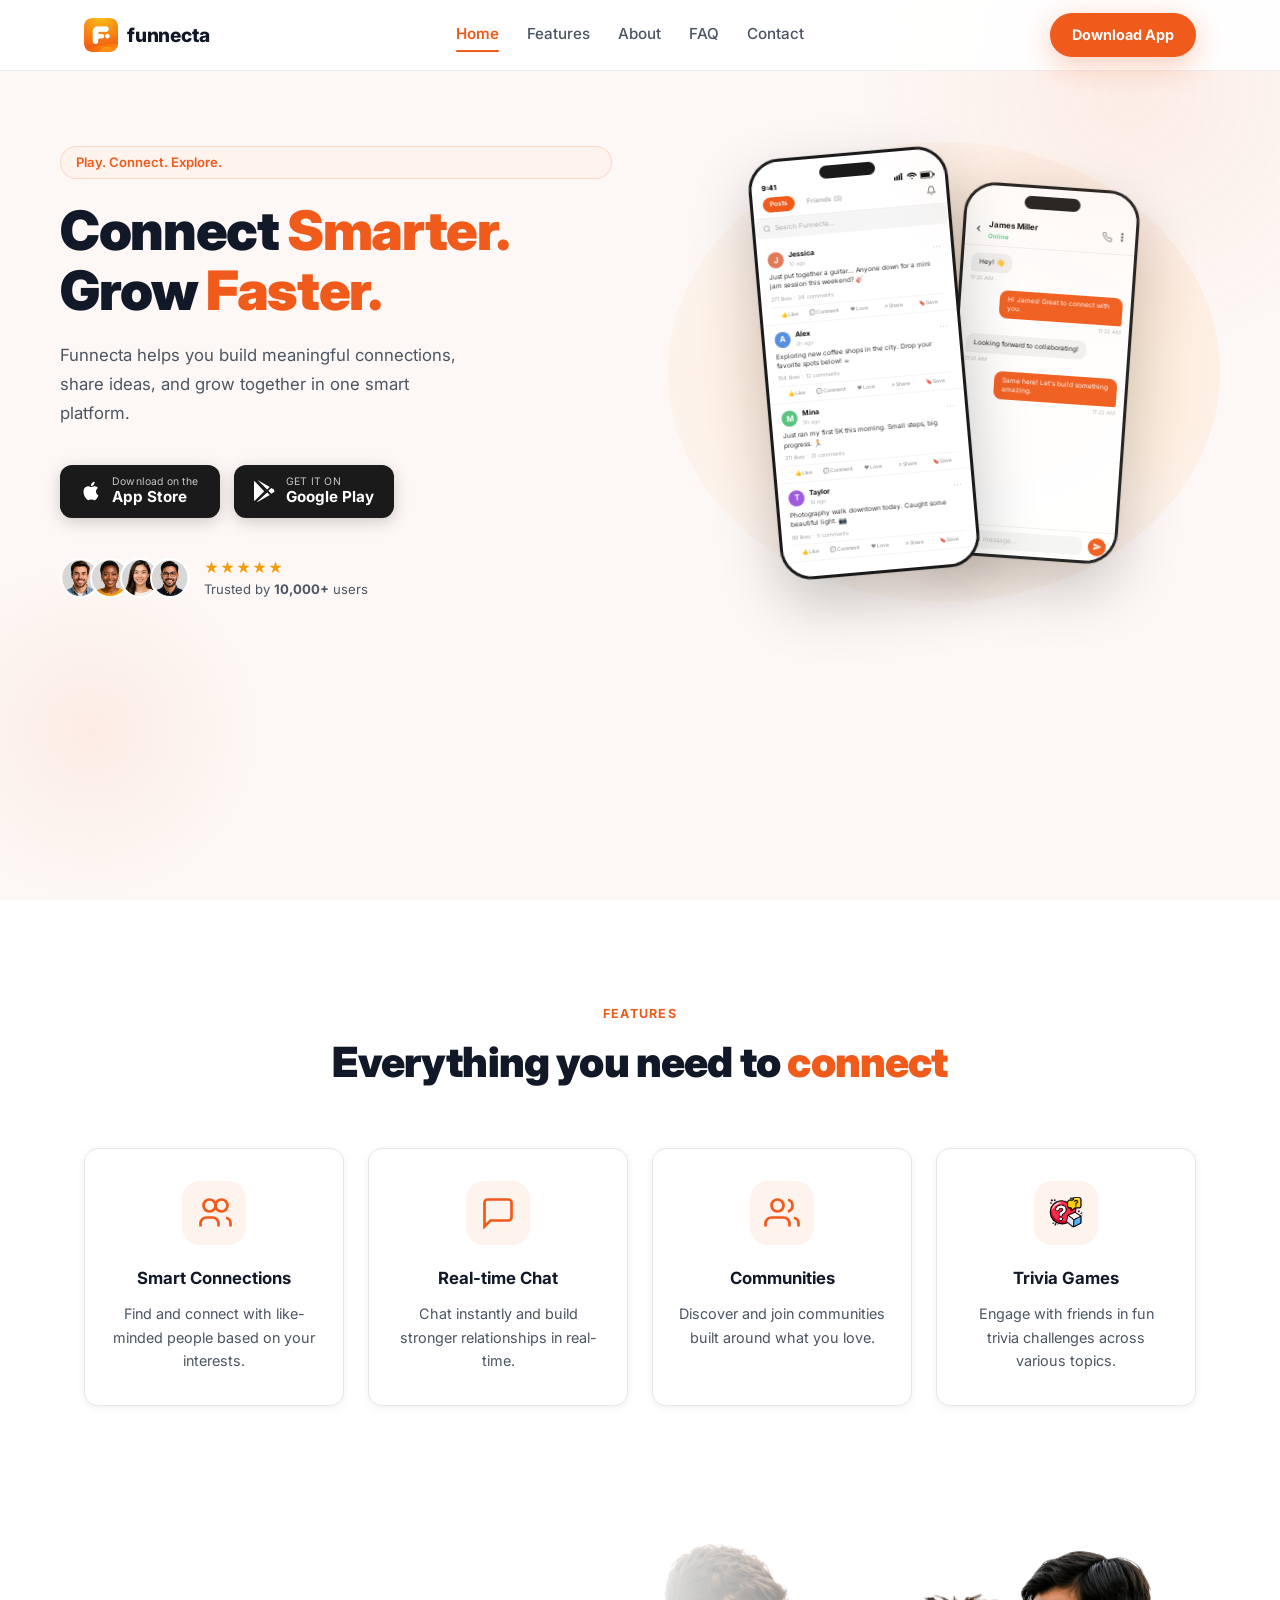
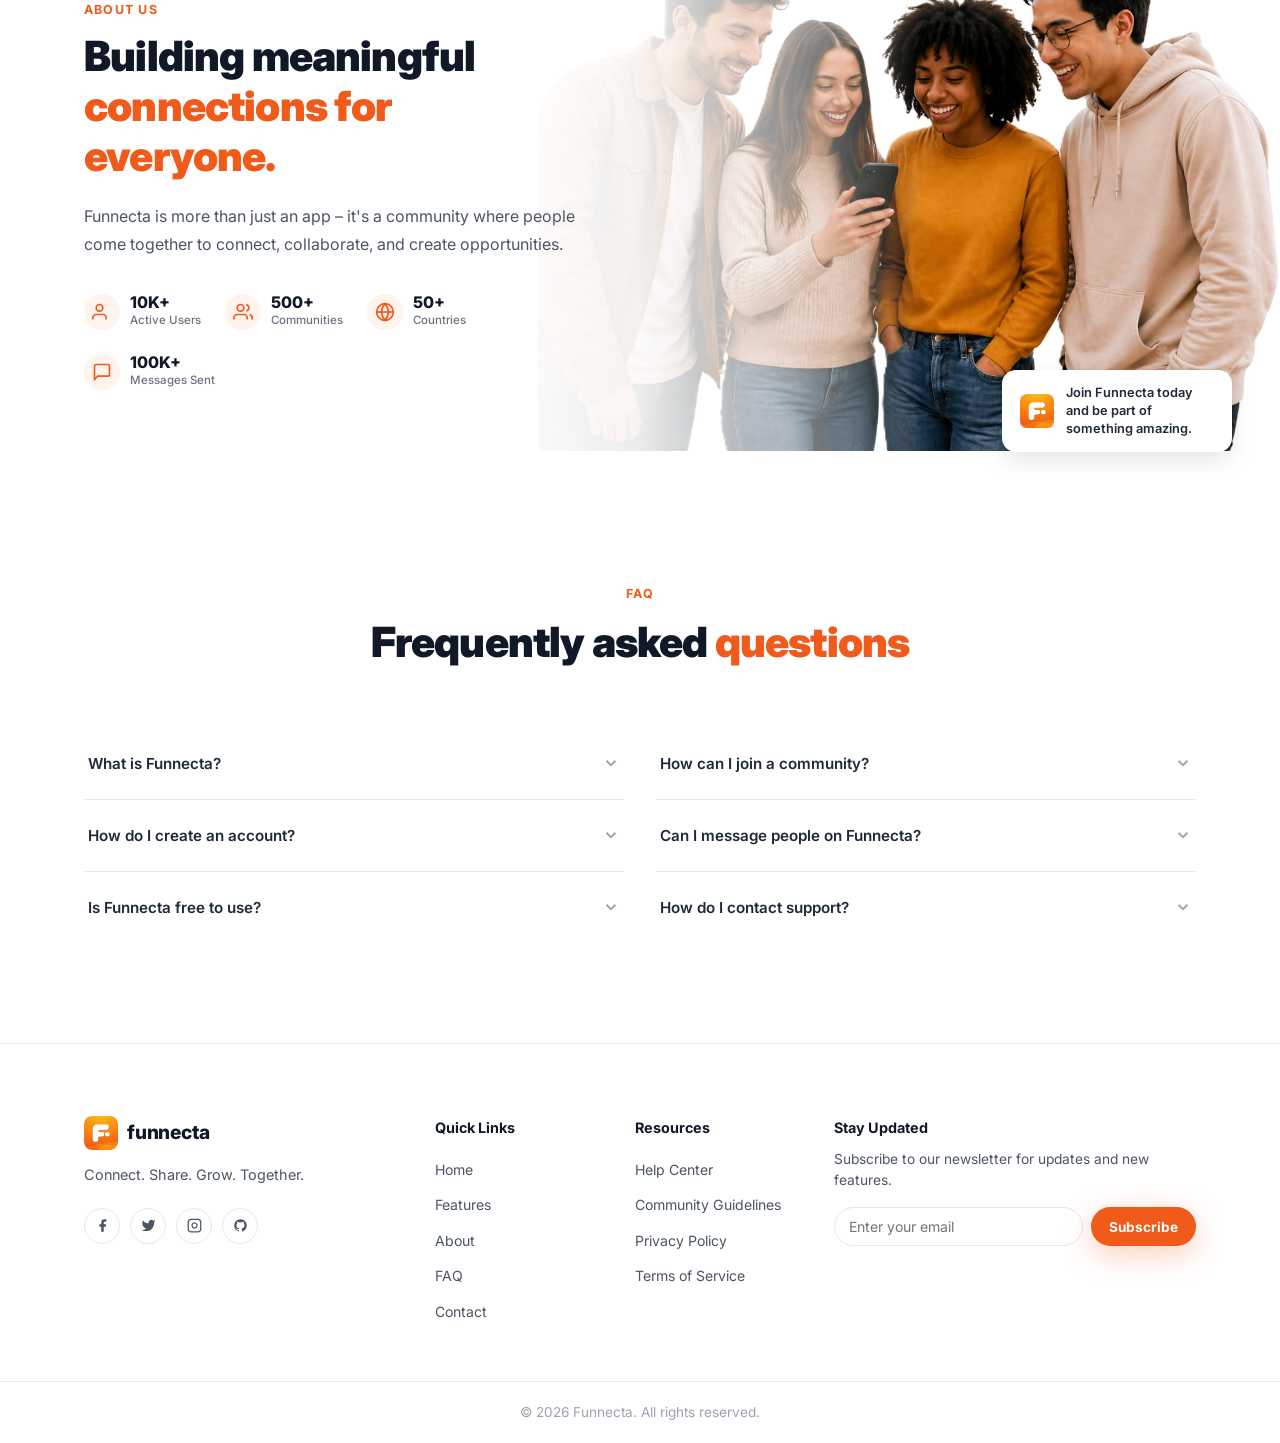
==== commit c6107101: "saved" ====
--- a/index.html
+++ b/index.html
@@ -4,8 +4,6 @@
   <meta charset="UTF-8" />
   <meta name="viewport" content="width=device-width, initial-scale=1.0" />
   <title>Funnecta - Connect Smarter. Grow Faster.</title>
-  <link rel="icon" type="image/png" href="assets/images/app_icon.png" />
-  <link rel="apple-touch-icon" href="assets/images/app_icon.png" />
   <link rel="stylesheet" href="css/styles.css" />
   <link rel="preconnect" href="https://fonts.googleapis.com" />
   <link rel="preconnect" href="https://fonts.gstatic.com" crossorigin />
@@ -46,7 +44,7 @@
   <section class="hero" id="hero">
     <div class="hero-inner">
       <div class="hero-text">
-        <div class="hero-badge hero-anim" data-delay="0">Connect. Share. Grow.</div>
+        <div class="hero-badge hero-anim" data-delay="0">Play. Connect. Explore.</div>
         <h1 class="hero-headline hero-anim" data-delay="0.1">
           Connect <span class="text-orange">Smarter.</span><br />
           Grow <span class="text-orange">Faster.</span>
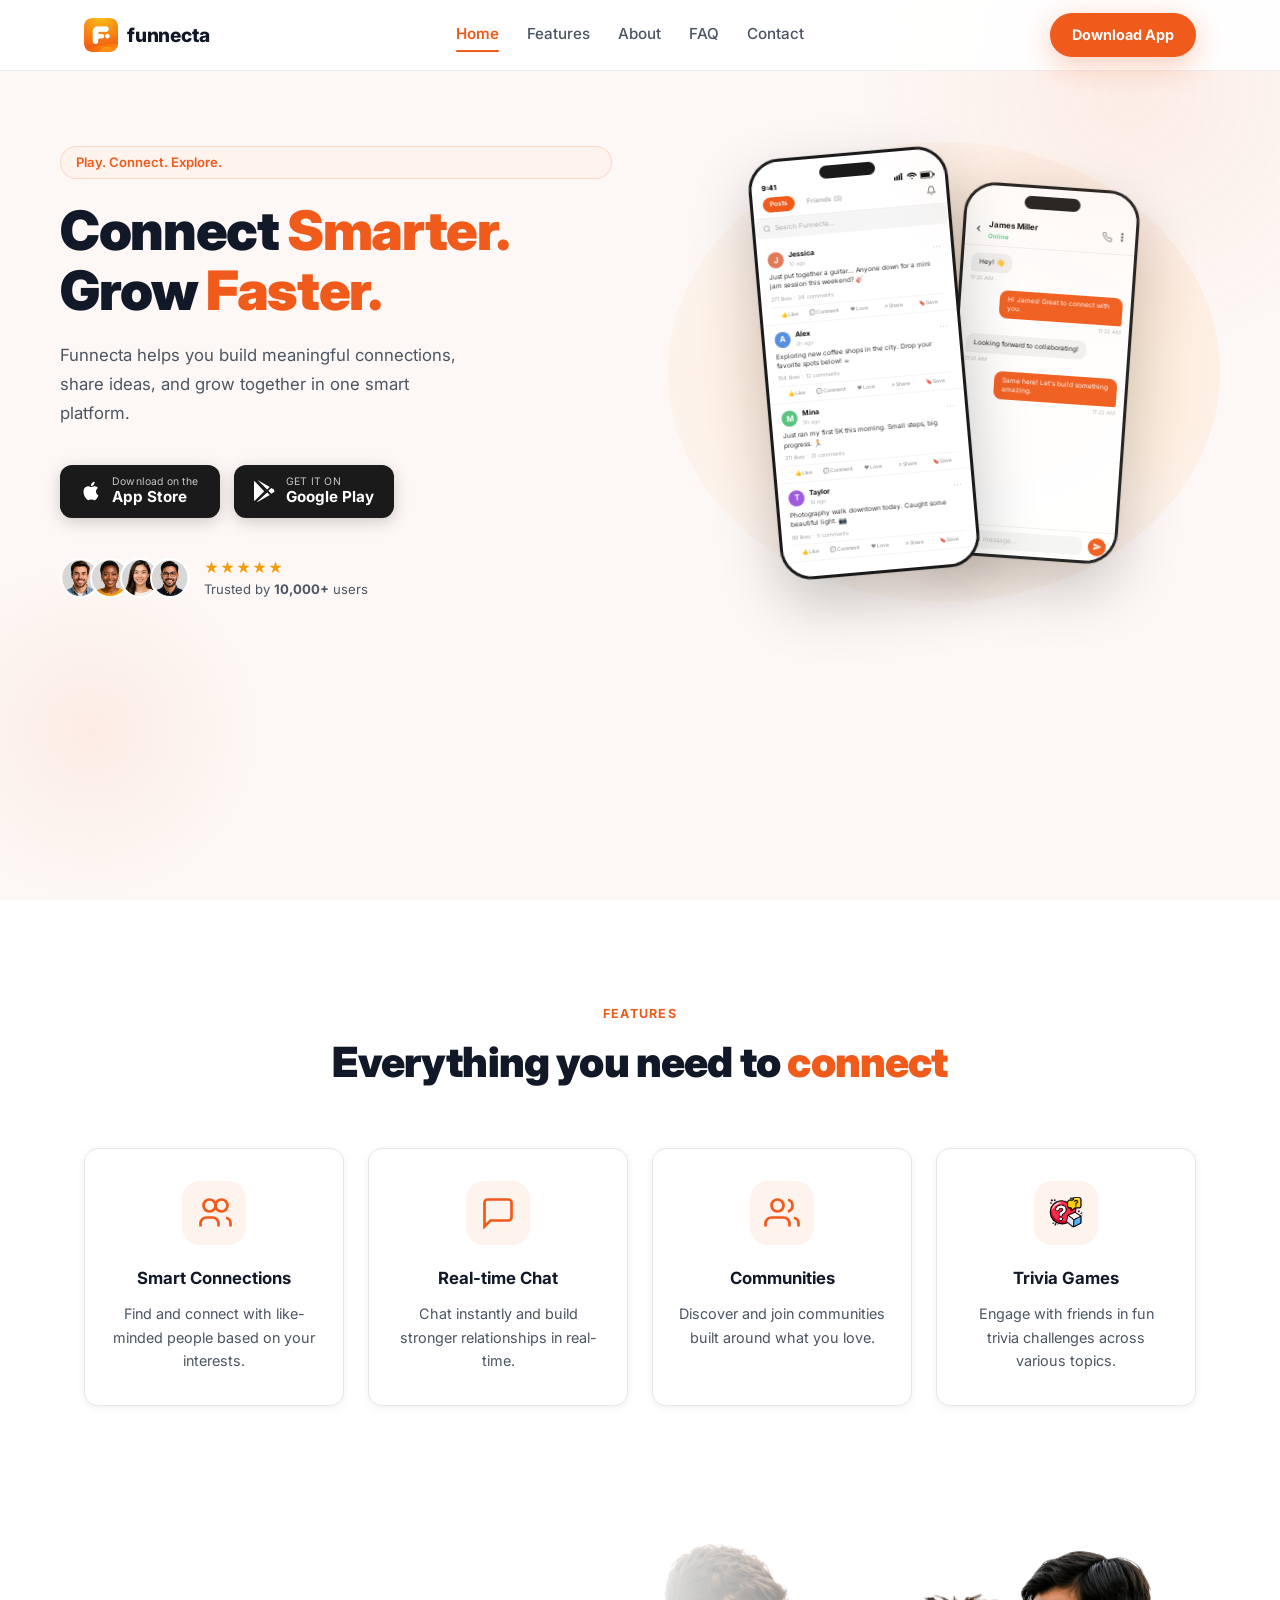
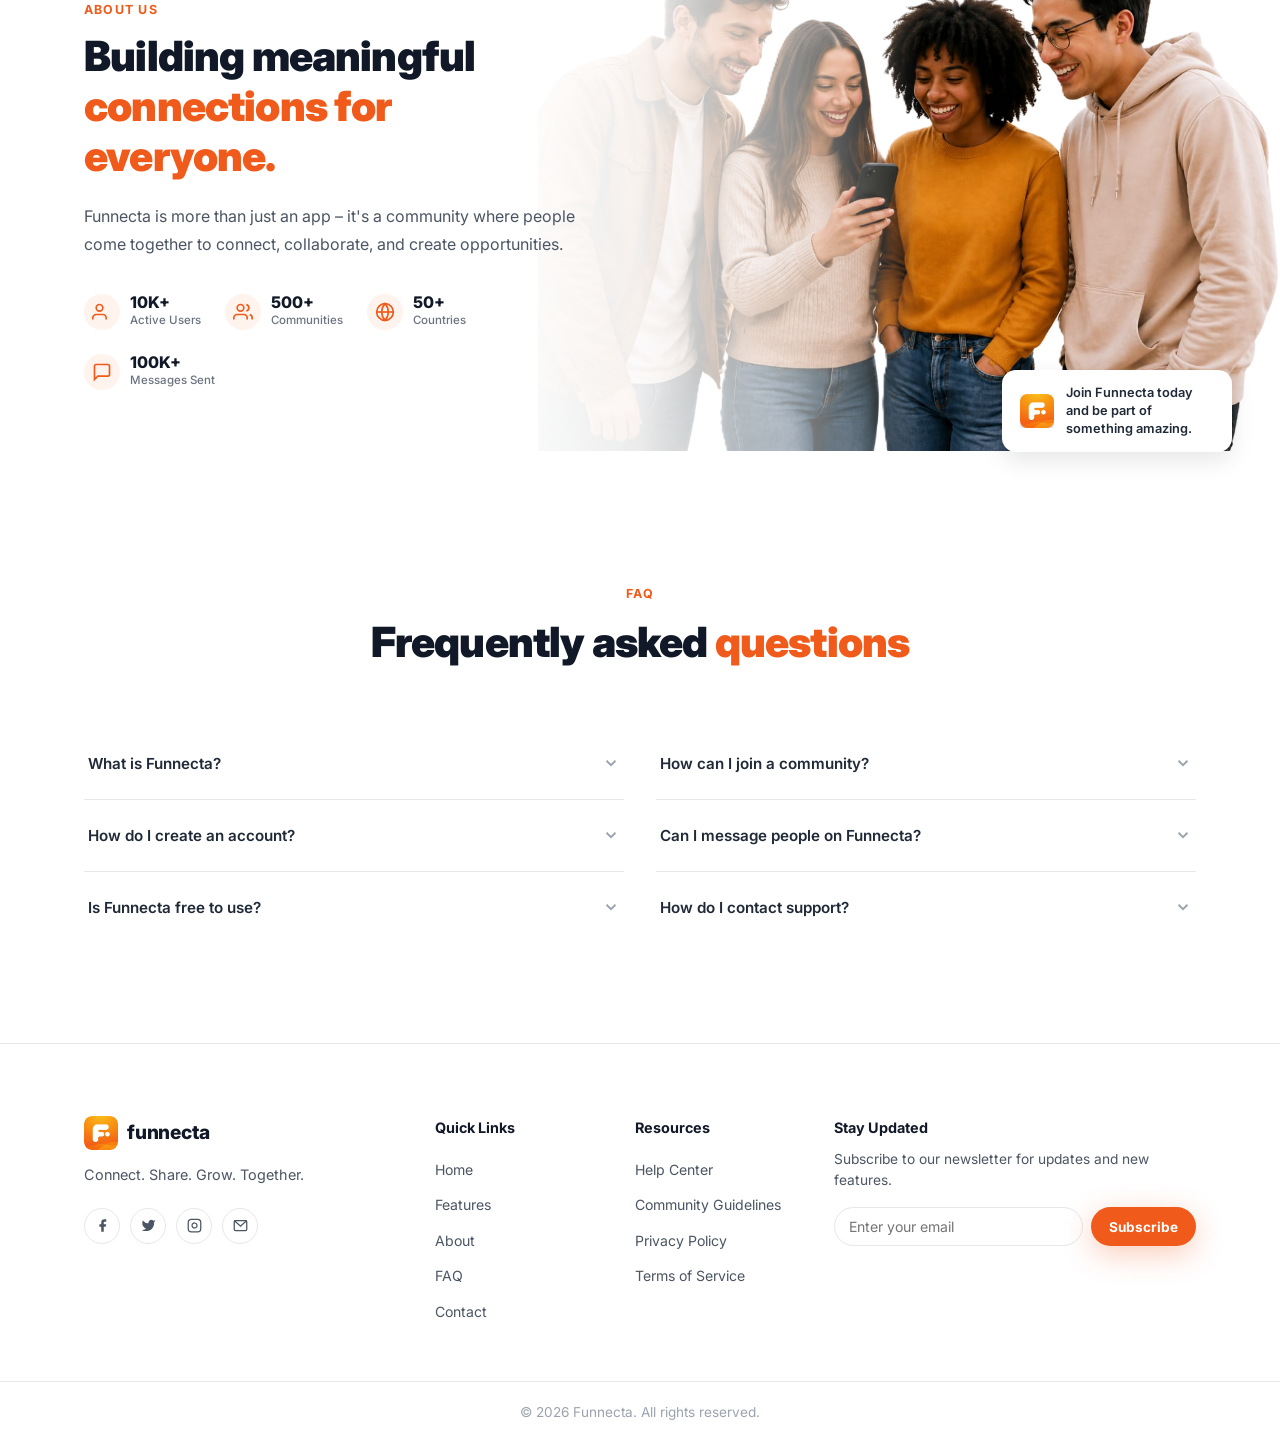
==== commit 346c4f92: "dkjk;gkik Co-authored-by: Copilot <copilot@github.com>" ====
--- a/index.html
+++ b/index.html
@@ -313,7 +313,7 @@
           <a href="#" class="social-link" aria-label="Facebook"><svg viewBox="0 0 24 24" fill="currentColor" width="15" height="15"><path d="M18 2h-3a5 5 0 0 0-5 5v3H7v4h3v8h4v-8h3l1-4h-4V7a1 1 0 0 1 1-1h3z"/></svg></a>
           <a href="#" class="social-link" aria-label="Twitter"><svg viewBox="0 0 24 24" fill="currentColor" width="15" height="15"><path d="M23 3a10.9 10.9 0 0 1-3.14 1.53 4.48 4.48 0 0 0-7.86 3v1A10.66 10.66 0 0 1 3 4s-4 9 5 13a11.64 11.64 0 0 1-7 2c9 5 20 0 20-11.5a4.5 4.5 0 0 0-.08-.83A7.72 7.72 0 0 0 23 3z"/></svg></a>
           <a href="#" class="social-link" aria-label="Instagram"><svg viewBox="0 0 24 24" fill="none" stroke="currentColor" stroke-width="2" width="15" height="15"><rect x="2" y="2" width="20" height="20" rx="5" ry="5"/><path d="M16 11.37A4 4 0 1 1 12.63 8 4 4 0 0 1 16 11.37z"/><line x1="17.5" y1="6.5" x2="17.51" y2="6.5"/></svg></a>
-          <a href="https://github.com/temi343/funnecta-web" target="_blank" rel="noopener noreferrer" class="social-link" aria-label="GitHub"><svg viewBox="0 0 24 24" fill="currentColor" width="15" height="15"><path d="M12 2C6.477 2 2 6.477 2 12c0 4.418 2.865 8.166 6.839 9.489.5.092.682-.217.682-.482 0-.237-.009-.868-.013-1.703-2.782.604-3.369-1.34-3.369-1.34-.454-1.156-1.11-1.463-1.11-1.463-.908-.62.069-.608.069-.608 1.003.07 1.531 1.03 1.531 1.03.892 1.529 2.341 1.087 2.91.831.092-.646.35-1.086.636-1.336-2.22-.253-4.555-1.11-4.555-4.943 0-1.091.39-1.984 1.029-2.683-.103-.253-.446-1.27.098-2.647 0 0 .84-.269 2.75 1.025A9.578 9.578 0 0112 6.836c.85.004 1.705.114 2.504.336 1.909-1.294 2.747-1.025 2.747-1.025.546 1.377.202 2.394.1 2.647.64.699 1.028 1.592 1.028 2.683 0 3.842-2.339 4.687-4.566 4.935.359.309.678.919.678 1.852 0 1.336-.012 2.415-.012 2.741 0 .267.18.578.688.48C19.138 20.163 22 16.418 22 12c0-5.523-4.477-10-10-10z"/></svg></a>
+          <a href="mailto:funnectaapplication@gmail.com" class="social-link" aria-label="Email"><svg viewBox="0 0 24 24" fill="none" stroke="currentColor" stroke-width="2" width="15" height="15"><rect x="2" y="4" width="20" height="16" rx="2"/><polyline points="2,4 12,13 22,4"/></svg></a>
         </div>
       </div>
       <div class="footer-col">
